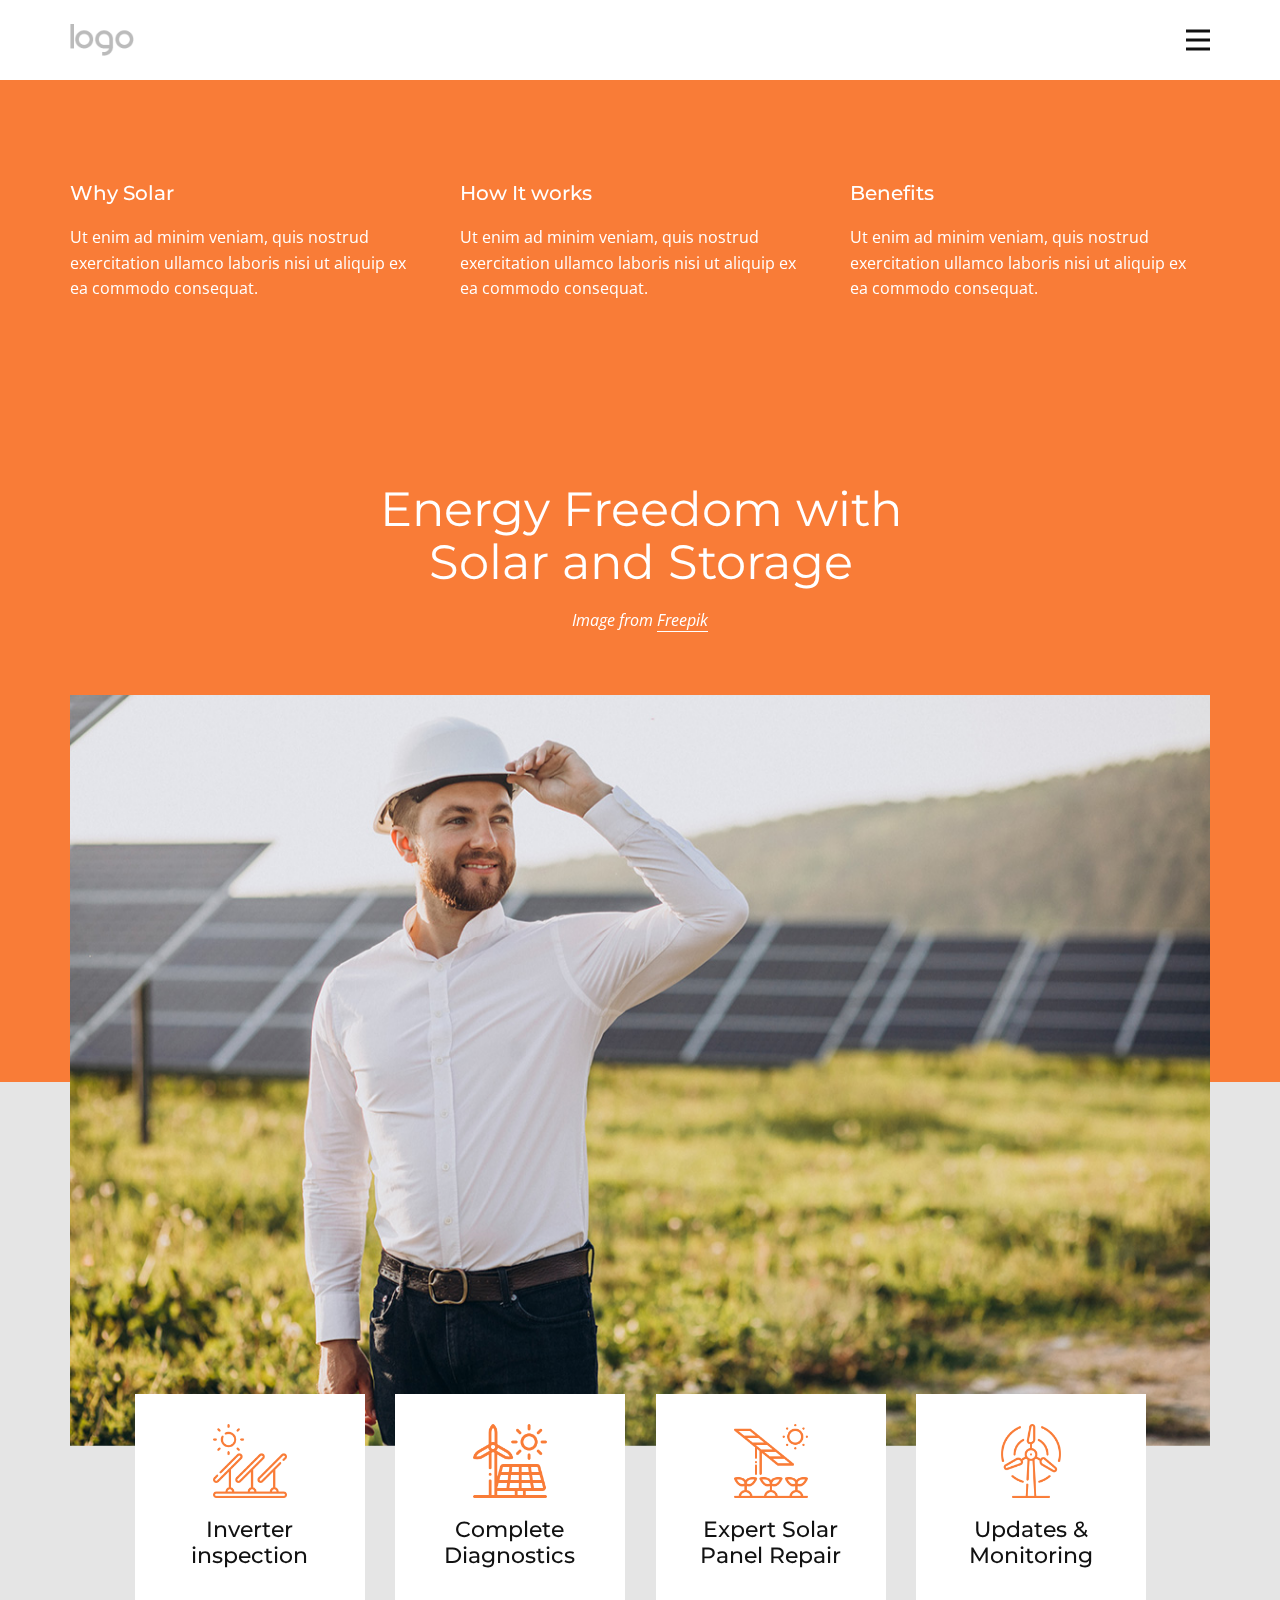
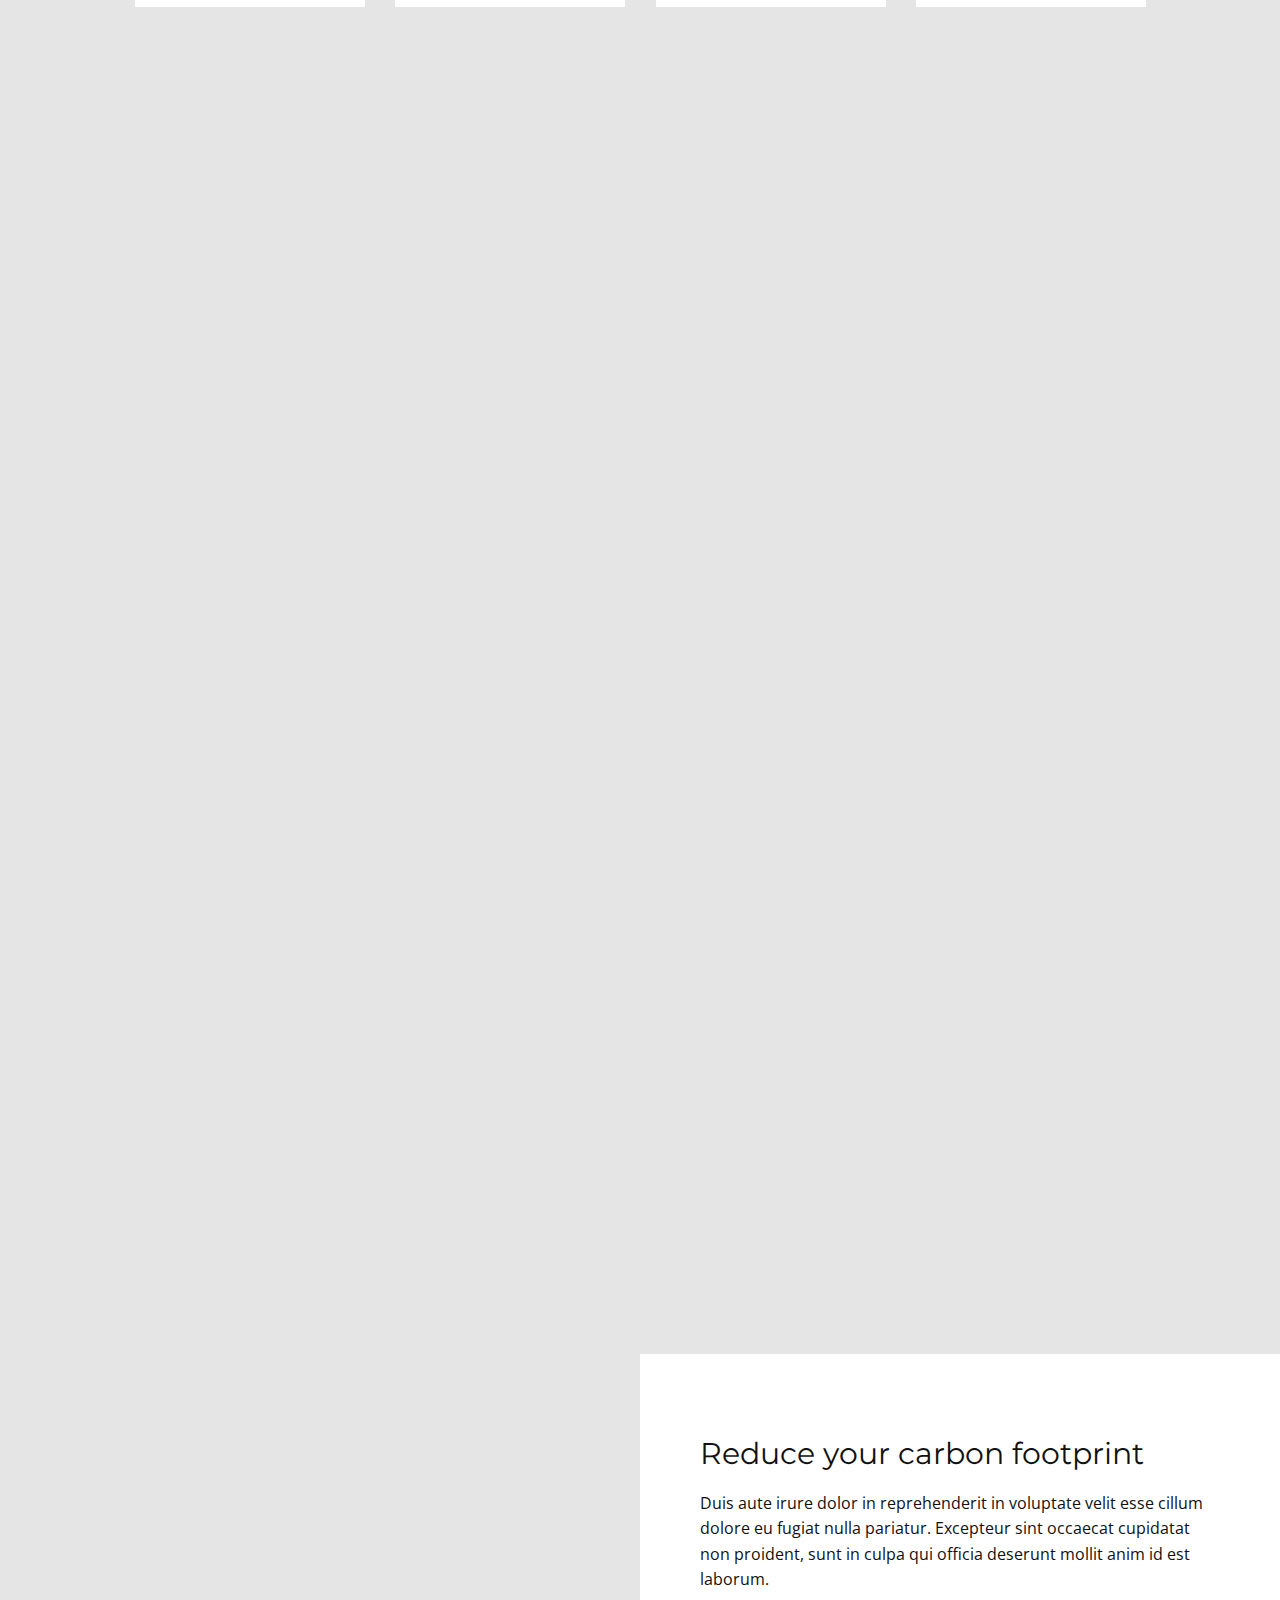
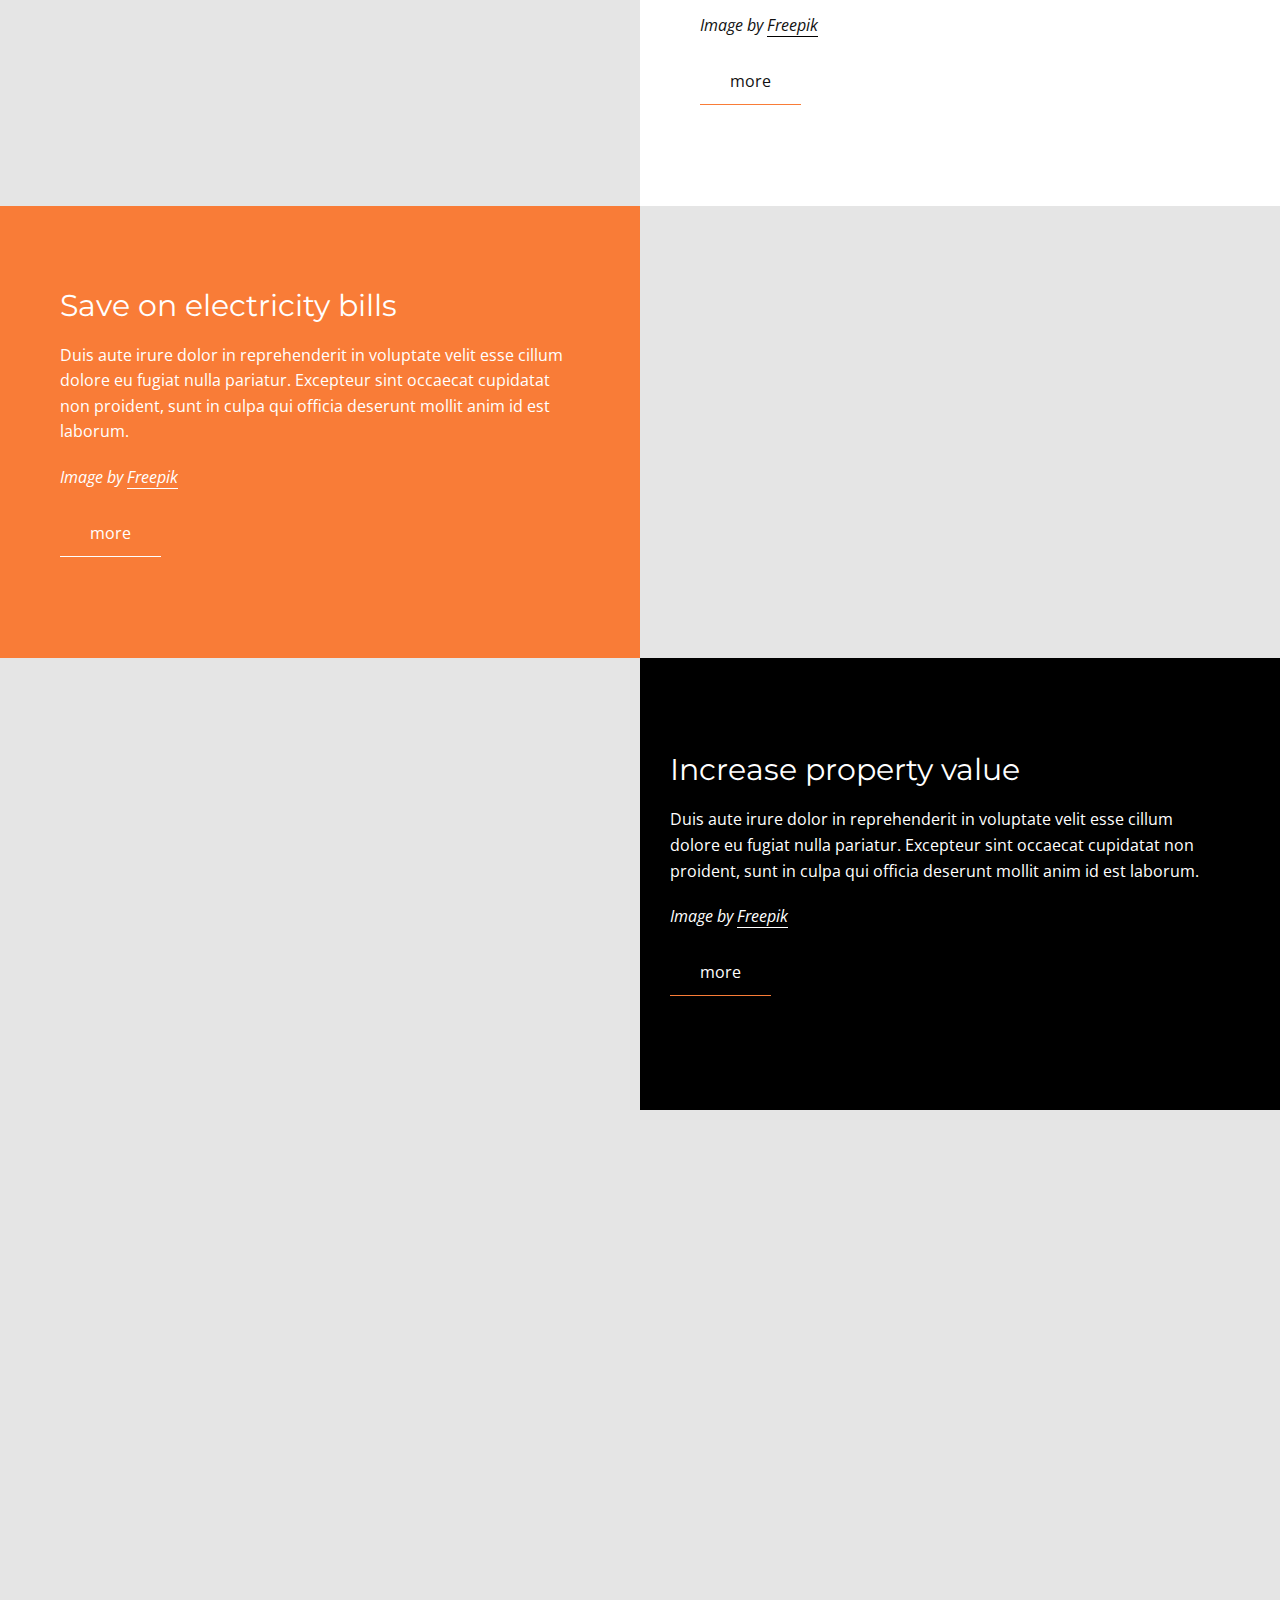
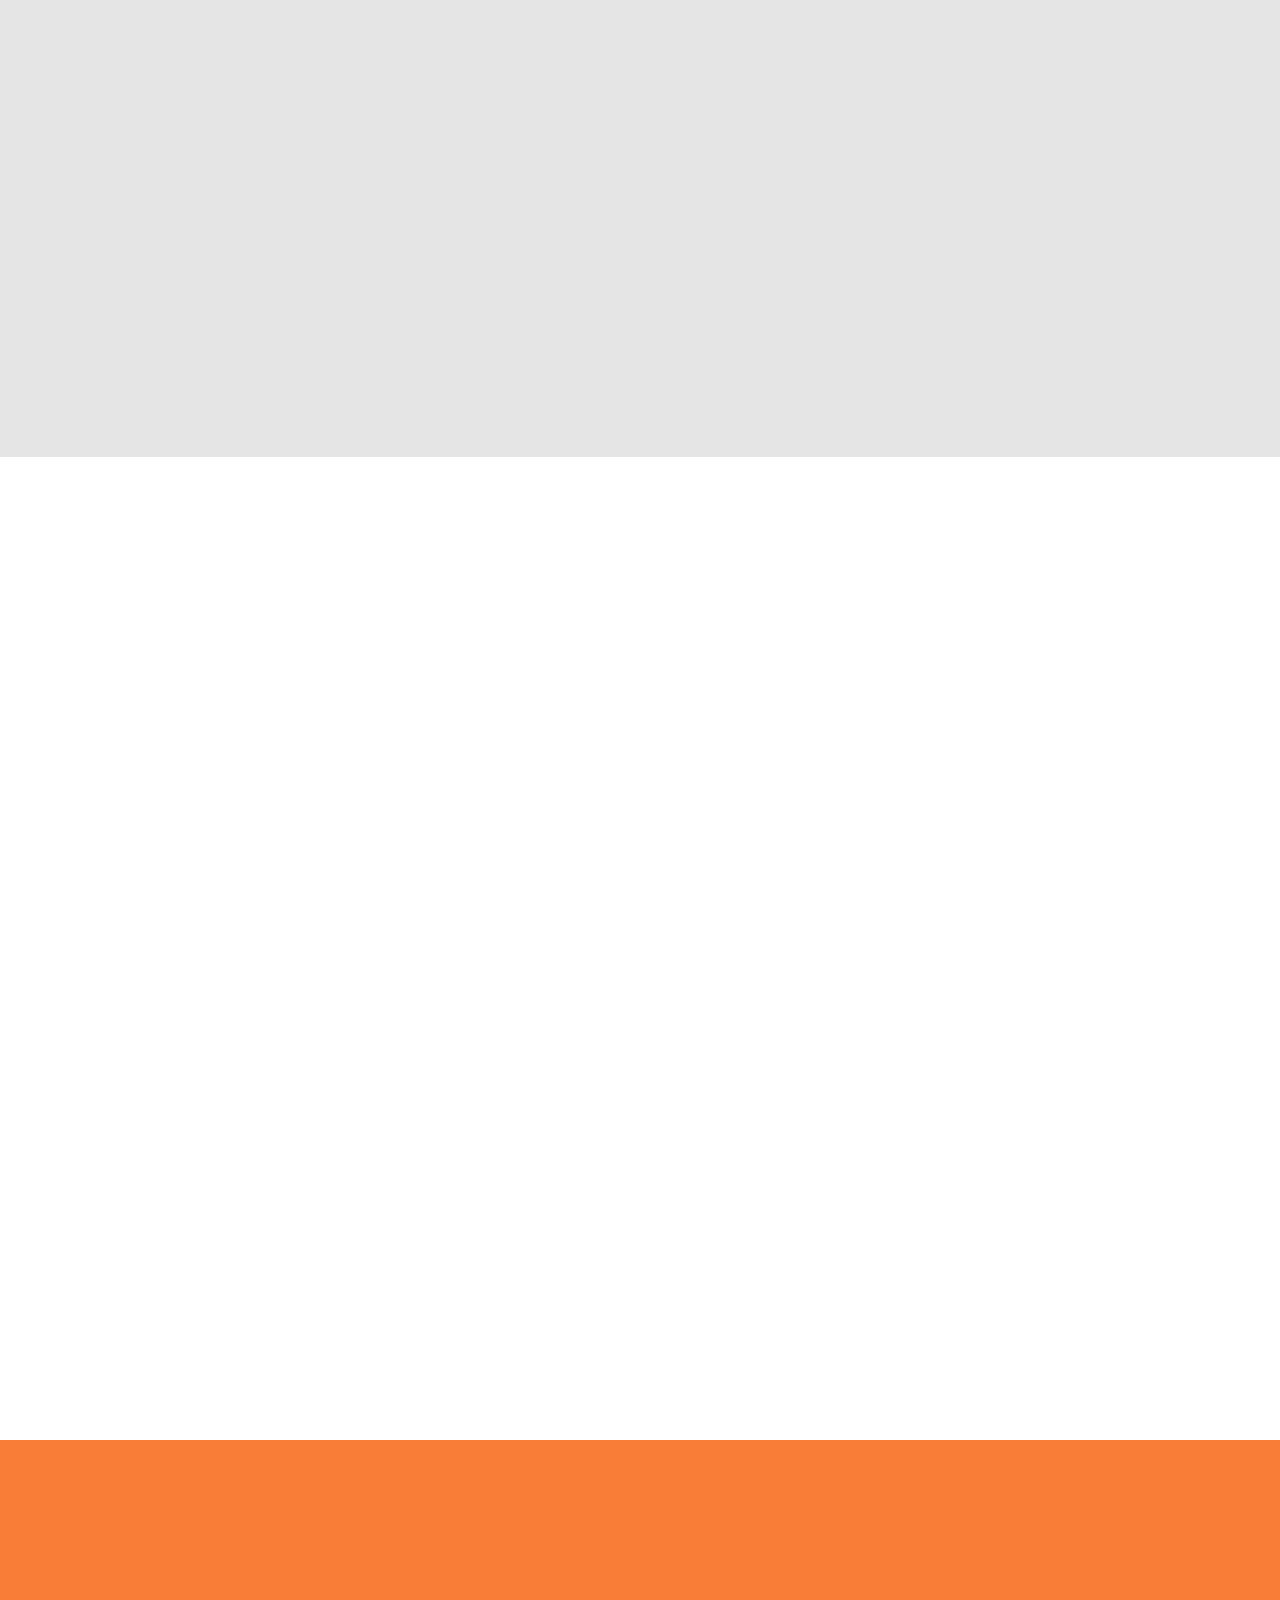
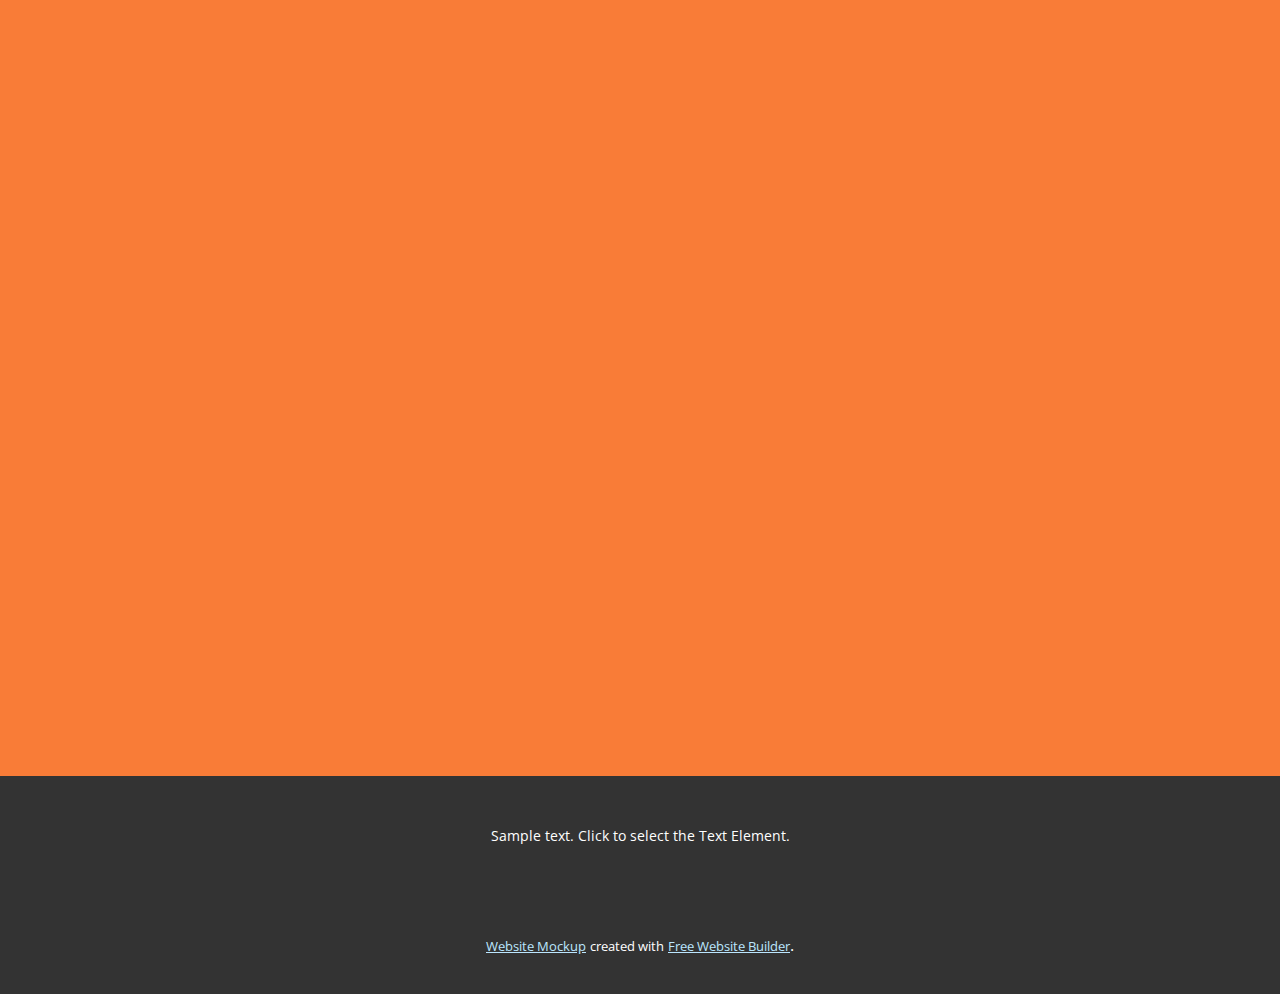
==== index.html @ 66655cc0 "." ====
<!DOCTYPE html>
<html style="font-size: 16px;" lang="pt">

<head>
  <meta name="viewport" content="width=device-width, initial-scale=1.0">
  <meta charset="utf-8">
  <meta name="keywords"
    content="​A Leader in Solar, ​Energy Freedom with Solar&nbsp;and Storage, ​Simplified project development for a complex world, ​Make solar project development easier from start to finish, Why we should be greening our homes with plants, ​Energy Freedom with Solar and Storage, ​Help change the world, Get In Touch">
  <meta name="description" content="">
  <title>Página Inicial</title>
  <link rel="stylesheet" href="nicepage.css" media="screen">
  <link rel="stylesheet" href="Página-Inicial.css" media="screen">
  <script class="u-script" type="text/javascript" src="jquery.js" defer=""></script>
  <script class="u-script" type="text/javascript" src="nicepage.js" defer=""></script>
  <meta name="generator" content="Nicepage 6.4.0, nicepage.com">
  <meta name="referrer" content="origin">
  <link id="u-theme-google-font" rel="stylesheet"
    href="https://fonts.googleapis.com/css?family=Montserrat:100,100i,200,200i,300,300i,400,400i,500,500i,600,600i,700,700i,800,800i,900,900i|Open+Sans:300,300i,400,400i,500,500i,600,600i,700,700i,800,800i">
  <script type="application/ld+json">{
		"@context": "http://schema.org",
		"@type": "Organization",
		"name": "",
		"logo": "images/default-logo.png"
}</script>
  <meta name="theme-color" content="#55c2fd">
  <meta property="og:title" content="Página Inicial">
  <meta property="og:type" content="website">
  <meta data-intl-tel-input-cdn-path="intlTelInput/">
</head>

<body data-home-page="Página-Inicial.html" data-home-page-title="Página Inicial" data-path-to-root="./"
  data-include-products="false" class="u-body u-xl-mode" data-lang="pt">
  <header class="u-clearfix u-header u-header" id="sec-031c">
    <div
      class="u-clearfix u-sheet u-valign-middle-lg u-valign-middle-md u-valign-middle-sm u-valign-middle-xl u-sheet-1">
      <a href="https://nicepage.com" class="u-image u-logo u-image-1">
        <img src="images/default-logo.png" class="u-logo-image u-logo-image-1">
      </a>
      <nav class="u-menu u-menu-hamburger u-offcanvas u-menu-1" data-responsive-from="XL">
        <div class="menu-collapse" style="font-size: 1rem; letter-spacing: 0px; font-weight: 700;">
          <a class="u-button-style u-custom-border u-custom-border-color u-custom-borders u-custom-left-right-menu-spacing u-custom-padding-bottom u-custom-text-active-color u-custom-text-color u-custom-top-bottom-menu-spacing u-nav-link u-text-active-palette-1-base u-text-hover-palette-2-base"
            href="#">
            <svg class="u-svg-link" viewBox="0 0 24 24">
              <use xmlns:xlink="http://www.w3.org/1999/xlink" xlink:href="#menu-hamburger"></use>
            </svg>
            <svg class="u-svg-content" version="1.1" id="menu-hamburger" viewBox="0 0 16 16" x="0px" y="0px"
              xmlns:xlink="http://www.w3.org/1999/xlink" xmlns="http://www.w3.org/2000/svg">
              <g>
                <rect y="1" width="16" height="2"></rect>
                <rect y="7" width="16" height="2"></rect>
                <rect y="13" width="16" height="2"></rect>
              </g>
            </svg>
          </a>
        </div>
        <div class="u-nav-container">
          <ul class="u-nav u-spacing-20 u-unstyled u-nav-1">
            <li class="u-nav-item"><a
                class="u-button-style u-nav-link u-text-active-palette-2-base u-text-grey-90 u-text-hover-palette-2-base"
                href="Página-Inicial.html" style="padding: 10px;">Página Inicial</a>
            </li>
            <li class="u-nav-item"><a
                class="u-button-style u-nav-link u-text-active-palette-2-base u-text-grey-90 u-text-hover-palette-2-base"
                href="Sobre.html" style="padding: 10px;">Sobre</a>
            </li>
            <li class="u-nav-item"><a
                class="u-button-style u-nav-link u-text-active-palette-2-base u-text-grey-90 u-text-hover-palette-2-base"
                href="Contato.html" style="padding: 10px;">Contato</a>
            </li>
          </ul>
        </div>
        <div class="u-nav-container-collapse">
          <div class="u-black u-container-style u-inner-container-layout u-opacity u-opacity-95 u-sidenav">
            <div class="u-inner-container-layout u-sidenav-overflow">
              <div class="u-menu-close"></div>
              <ul class="u-align-center u-nav u-popupmenu-items u-unstyled u-nav-2">
                <li class="u-nav-item"><a class="u-button-style u-nav-link" href="Página-Inicial.html">Empresa</a>
                </li>
                <li class="u-nav-item"><a class="u-button-style u-nav-link" href="Sobre.html">Produtos</a>
                </li>
                <li class="u-nav-item"><a class="u-button-style u-nav-link" href="Contato.html">Representantes</a>
                </li>
              </ul>
            </div>
          </div>
          <div class="u-black u-menu-overlay u-opacity u-opacity-70"></div>
        </div>
      </nav>
    </div>
  </header>
  
    <a href="https://www.youtube.com/watch?v=m35vcO99CiE"></a>
      
    
  <section class="u-align-center u-clearfix u-container-align-center u-palette-2-base u-section-2" id="carousel_3bb8">
    <div class="u-clearfix u-sheet u-valign-middle u-sheet-1">
      <div class="u-expanded-width u-list u-list-1">
        <div class="u-repeater u-repeater-1">
          <div class="u-container-align-left u-container-style u-list-item u-repeater-item u-shape-rectangle"
            data-animation-name="flipIn" data-animation-duration="1750" data-animation-direction="X"
            data-animation-delay="250">
            <div class="u-container-layout u-similar-container u-valign-top u-container-layout-1">
              <h4 class="u-align-left u-text u-text-1"> Why Solar</h4>
              <p class="u-align-left u-text u-text-2"> Ut enim ad minim veniam, quis nostrud exercitation ullamco
                laboris nisi ut aliquip ex ea commodo consequat. </p>
            </div>
          </div>
          <div class="u-container-align-left u-container-style u-list-item u-repeater-item u-shape-rectangle"
            data-animation-name="flipIn" data-animation-duration="1750" data-animation-direction="X"
            data-animation-delay="250">
            <div class="u-container-layout u-similar-container u-valign-top u-container-layout-2">
              <h4 class="u-align-left u-text u-text-3">How It works</h4>
              <p class="u-align-left u-text u-text-4"> Ut enim ad minim veniam, quis nostrud exercitation ullamco
                laboris nisi ut aliquip ex ea commodo consequat. </p>
            </div>
          </div>
          <div class="u-container-align-left u-container-style u-list-item u-repeater-item u-shape-rectangle"
            data-animation-name="flipIn" data-animation-duration="1750" data-animation-direction="X"
            data-animation-delay="250">
            <div class="u-container-layout u-similar-container u-valign-top u-container-layout-3">
              <h4 class="u-align-left u-text u-text-5">Benefits</h4>
              <p class="u-align-left u-text u-text-6"> Ut enim ad minim veniam, quis nostrud exercitation ullamco
                laboris nisi ut aliquip ex ea commodo consequat. </p>
            </div>
          </div>
        </div>
      </div>
    </div>
  </section>
  <section
    class="u-clearfix u-container-align-center-xl u-grey-10 u-valign-top-lg u-valign-top-md u-valign-top-xl u-section-3"
    id="sec-91e3">
    <div
      class="u-container-align-center u-container-style u-expanded-width-lg u-expanded-width-md u-expanded-width-xl u-expanded-width-xs u-group u-palette-2-base u-group-1">
      <div class="u-container-layout u-valign-top u-container-layout-1">
        <h2 class="u-align-center u-text u-text-body-alt-color u-text-1" data-animation-name="customAnimationIn"
          data-animation-duration="1500"> Energy Freedom with Solar&nbsp;and Storage</h2>
        <p class="u-align-center u-text u-text-body-alt-color u-text-default u-text-2"
          data-animation-name="customAnimationIn" data-animation-duration="1500" data-animation-delay="500">Image from
          <a href="https://www.freepik.com/photos/electrical-engineer"
            class="u-border-1 u-border-active-palette-2-light-2 u-border-hover-palette-2-light-2 u-border-no-left u-border-no-right u-border-no-top u-border-white u-btn u-button-link u-button-style u-none u-text-body-alt-color u-btn-1"
            target="_blank">Freepik</a>
        </p>
      </div>
    </div>
    <img class="u-image u-image-default u-image-1" src="images/nhh.jpg" alt="" data-image-width="1200"
      data-image-height="800" data-animation-name="customAnimationIn" data-animation-duration="1750"
      data-animation-delay="500">
    <div class="u-list u-list-1">
      <div class="u-repeater u-repeater-1">
        <div
          class="u-align-center u-container-align-center u-container-style u-list-item u-repeater-item u-shape-rectangle u-white u-list-item-1"
          data-animation-name="customAnimationIn" data-animation-duration="1500" data-animation-delay="500">
          <div class="u-container-layout u-similar-container u-valign-top u-container-layout-2"><span
              class="u-align-center u-file-icon u-icon u-text-palette-2-base u-icon-1"><img
                src="images/3649107-129b3462.png" alt=""></span>
            <h4 class="u-align-center u-text u-text-3"> Inverter inspection</h4>
          </div>
        </div>
        <div
          class="u-align-center u-container-align-center u-container-style u-list-item u-repeater-item u-shape-rectangle u-white u-list-item-2"
          data-animation-name="customAnimationIn" data-animation-duration="1500" data-animation-delay="500">
          <div class="u-container-layout u-similar-container u-valign-top u-container-layout-3"><span
              class="u-align-center u-file-icon u-icon u-text-palette-2-base u-icon-2"><img
                src="images/2628908-d20a2b79.png" alt=""></span>
            <h4 class="u-align-center u-text u-text-4"> Complete Diagnostics</h4>
          </div>
        </div>
        <div
          class="u-align-center u-container-align-center u-container-style u-list-item u-repeater-item u-shape-rectangle u-white u-list-item-3"
          data-animation-name="customAnimationIn" data-animation-duration="1500" data-animation-delay="500">
          <div class="u-container-layout u-similar-container u-valign-top u-container-layout-4"><span
              class="u-align-center u-file-icon u-icon u-text-palette-2-base u-icon-3"><img
                src="images/2674240-d705c18f.png" alt=""></span>
            <h4 class="u-align-center u-text u-text-5"> Expert Solar Panel Repair</h4>
          </div>
        </div>
        <div
          class="u-align-center u-container-align-center u-container-style u-list-item u-repeater-item u-shape-rectangle u-white u-list-item-4"
          data-animation-name="customAnimationIn" data-animation-duration="1500" data-animation-delay="500">
          <div class="u-container-layout u-similar-container u-valign-top u-container-layout-5"><span
              class="u-align-center u-file-icon u-icon u-text-palette-2-base u-icon-4"><img
                src="images/2997240-09eeb0a0.png" alt=""></span>
            <h4 class="u-align-center u-text u-text-6">Updates &amp; Monitoring</h4>
          </div>
        </div>
      </div>
    </div>
  </section>
  <section class="u-align-center u-clearfix u-container-align-center u-grey-10 u-section-4" id="carousel_9d3b">




























    <div class="u-clearfix u-sheet u-valign-middle-lg u-valign-middle-md u-valign-middle-xl u-sheet-1">
      <h2 class="u-align-center u-text u-text-1" data-animation-name="customAnimationIn" data-animation-duration="1500">
        Simplified project development for a complex world</h2>
      <div class="u-expanded-width u-list u-list-1">
        <div class="u-repeater u-repeater-1">
          <div
            class="u-align-center u-container-align-center u-container-style u-list-item u-repeater-item u-shape-rectangle u-video-cover u-white u-list-item-1"
            data-animation-name="customAnimationIn" data-animation-duration="1250" data-animation-delay="250">
            <div class="u-container-layout u-similar-container u-valign-top u-container-layout-1">
              <img class="u-expanded-width u-image u-image-default u-image-1" src="images/324.jpg" alt=""
                data-image-width="1380" data-image-height="919" data-animation-name="customAnimationIn"
                data-animation-duration="1500" data-animation-delay="750">
              <h5 class="u-align-center u-hover-feature u-text u-text-2"> Residential Solutions </h5>
              <p class="u-align-center u-hover-feature u-text u-text-3"> Save on your electricity bills, reduce your
                carbon footprint and increase the value of your home.</p>
              <a href="https://nicepage.best"
                class="u-align-center u-border-1 u-border-active-black u-border-hover-black u-border-no-left u-border-no-right u-border-no-top u-border-palette-2-base u-bottom-left-radius-0 u-bottom-right-radius-0 u-btn u-button-style u-hover-feature u-none u-radius-0 u-text-active-black u-text-body-color u-text-hover-black u-top-left-radius-0 u-top-right-radius-0 u-btn-1">more</a>
            </div>
          </div>
          <div
            class="u-align-center u-container-align-center u-container-style u-list-item u-repeater-item u-shape-rectangle u-white u-list-item-2"
            data-animation-name="customAnimationIn" data-animation-duration="1250" data-animation-delay="250">
            <div class="u-container-layout u-similar-container u-valign-top u-container-layout-2">
              <img class="u-expanded-width u-image u-image-default u-image-2" src="images/3.jpg" alt=""
                data-image-width="1380" data-image-height="919" data-animation-name="customAnimationIn"
                data-animation-duration="1500" data-animation-delay="750">
              <h5 class="u-align-center u-hover-feature u-text u-text-4"> Utility-Scale Solutions</h5>
              <p class="u-align-center u-hover-feature u-text u-text-5">Excepteur sint occaecat cupidatat non proident,
                sunt in culpa qui officia deserunt</p>
              <a href="https://nicepage.online"
                class="u-align-center u-border-1 u-border-active-black u-border-hover-black u-border-no-left u-border-no-right u-border-no-top u-border-palette-2-base u-bottom-left-radius-0 u-bottom-right-radius-0 u-btn u-button-style u-hover-feature u-none u-radius-0 u-text-active-black u-text-body-color u-text-hover-black u-top-left-radius-0 u-top-right-radius-0 u-btn-2">more</a>
            </div>
          </div>
          <div
            class="u-align-center u-container-align-center u-container-style u-list-item u-repeater-item u-shape-rectangle u-video-cover u-white u-list-item-3"
            data-animation-name="customAnimationIn" data-animation-duration="1250" data-animation-delay="250">
            <div class="u-container-layout u-similar-container u-valign-top u-container-layout-3">
              <img class="u-expanded-width u-image u-image-default u-image-3" src="images/5453.jpg" alt=""
                data-image-width="1380" data-image-height="833" data-animation-name="customAnimationIn"
                data-animation-duration="1500" data-animation-delay="750">
              <h5 class="u-align-center u-hover-feature u-text u-text-6"> Commercial Solutions</h5>
              <p class="u-align-center u-hover-feature u-text u-text-7">Excepteur sint occaecat cupidatat non proident,
                sunt in culpa qui officia deserunt</p>
              <a href="https://nicepage.com/c/medicine-science-html-templates"
                class="u-align-center u-border-1 u-border-active-black u-border-hover-black u-border-no-left u-border-no-right u-border-no-top u-border-palette-2-base u-bottom-left-radius-0 u-bottom-right-radius-0 u-btn u-button-style u-hover-feature u-none u-radius-0 u-text-active-black u-text-body-color u-text-hover-black u-top-left-radius-0 u-top-right-radius-0 u-btn-3">more</a>
            </div>
          </div>
        </div>
      </div>
      <p class="u-align-center u-text u-text-8" data-animation-name="customAnimationIn" data-animation-duration="1750"
        data-animation-delay="500">Images from <a href="https://www.freepik.com/"
          class="u-border-1 u-border-active-palette-2-base u-border-black u-border-hover-palette-2-base u-border-no-left u-border-no-right u-border-no-top u-bottom-left-radius-0 u-bottom-right-radius-0 u-btn u-button-link u-button-style u-none u-radius-0 u-text-body-color u-top-left-radius-0 u-top-right-radius-0 u-btn-4"
          target="_blank">Freepik</a>
      </p>
    </div>

  </section>
  <section class="u-align-center u-clearfix u-grey-10 u-valign-bottom u-section-5" id="carousel_2dec">
    <h2 class="u-align-center u-text u-text-1" data-animation-name="customAnimationIn" data-animation-duration="1500">
      Make solar project development easier from start to finish</h2>
    <p class="u-align-center u-text u-text-default u-text-2" data-animation-name="customAnimationIn"
      data-animation-duration="1500" data-animation-delay="500">Our Company&nbsp;offer unprecendented value,
      reliability, and support to project partners. </p>
    <div class="u-clearfix u-expanded-width u-layout-wrap u-layout-wrap-1">
      <div class="u-layout">
        <div class="u-layout-col">
          <div class="u-size-20">
            <div class="u-layout-row">
              <div class="u-container-align-center u-container-style u-image u-layout-cell u-size-30 u-image-1"
                data-image-width="1380" data-image-height="920" data-animation-name="customAnimationIn"
                data-animation-duration="1500" data-animation-delay="250">
                <div class="u-container-layout u-container-layout-1"></div>
              </div>
              <div class="u-container-align-left u-container-style u-layout-cell u-size-30 u-white u-layout-cell-2">
                <div class="u-container-layout u-valign-middle u-container-layout-2">
                  <h3 class="u-align-left u-text u-text-3"> Reduce your carbon footprint</h3>
                  <p class="u-align-left u-text u-text-4"> Duis aute irure dolor in reprehenderit in voluptate velit
                    esse cillum dolore eu fugiat nulla pariatur. Excepteur sint occaecat cupidatat non proident, sunt in
                    culpa qui officia deserunt mollit anim id est laborum.</p>
                  <p class="u-align-left u-text u-text-5">Image by <a href="https://www.freepik.com/"
                      class="u-border-1 u-border-active-grey-60 u-border-black u-border-hover-grey-60 u-border-no-left u-border-no-right u-border-no-top u-btn u-button-link u-button-style u-none u-text-body-color u-btn-1"
                      target="_blank">Freepik</a>
                  </p>
                  <a href="https://nicepage.best"
                    class="u-align-center u-border-1 u-border-active-black u-border-hover-black u-border-no-left u-border-no-right u-border-no-top u-border-palette-2-base u-bottom-left-radius-0 u-bottom-right-radius-0 u-btn u-button-style u-hover-feature u-none u-radius-0 u-text-active-black u-text-body-color u-text-hover-black u-top-left-radius-0 u-top-right-radius-0 u-btn-2">more</a>
                </div>
              </div>
            </div>
          </div>
          <div class="u-size-20">
            <div class="u-layout-row">
              <div
                class="u-container-align-left u-container-style u-layout-cell u-palette-2-base u-size-30 u-layout-cell-3">
                <div class="u-container-layout u-valign-middle u-container-layout-3">
                  <h3 class="u-align-left u-text u-text-6"> Save on electricity bills</h3>
                  <p class="u-align-left u-text u-text-7"> Duis aute irure dolor in reprehenderit in voluptate velit
                    esse cillum dolore eu fugiat nulla pariatur. Excepteur sint occaecat cupidatat non proident, sunt in
                    culpa qui officia deserunt mollit anim id est laborum.</p>
                  <p class="u-align-left u-text u-text-8">Image by <a href="https://www.freepik.com/"
                      class="u-border-1 u-border-active-palette-2-light-2 u-border-hover-palette-2-light-2 u-border-no-left u-border-no-right u-border-no-top u-border-white u-btn u-button-link u-button-style u-none u-text-body-alt-color u-btn-3"
                      target="_blank">Freepik</a>
                  </p>
                  <a href="https://nicepage.best"
                    class="u-align-center u-border-1 u-border-active-palette-2-light-2 u-border-hover-palette-2-light-2 u-border-no-left u-border-no-right u-border-no-top u-border-white u-bottom-left-radius-0 u-bottom-right-radius-0 u-btn u-button-style u-hover-feature u-none u-radius-0 u-text-active-palette-2-light-2 u-text-body-alt-color u-text-hover-palette-2-light-2 u-top-left-radius-0 u-top-right-radius-0 u-btn-4">more</a>
                </div>
              </div>
              <div class="u-container-align-center u-container-style u-image u-layout-cell u-size-30 u-image-2"
                data-image-width="1380" data-image-height="920" data-animation-name="customAnimationIn"
                data-animation-duration="1500" data-animation-delay="500">
                <div class="u-container-layout u-container-layout-4"></div>
              </div>
            </div>
          </div>
          <div class="u-size-20">
            <div class="u-layout-row">
              <div class="u-container-align-center u-container-style u-image u-layout-cell u-size-30 u-image-3"
                data-image-width="1380" data-image-height="920" data-animation-name="customAnimationIn"
                data-animation-duration="1500" data-animation-delay="750">
                <div class="u-container-layout u-container-layout-5"></div>
              </div>
              <div class="u-black u-container-align-left u-container-style u-layout-cell u-size-30 u-layout-cell-6">
                <div class="u-container-layout u-valign-middle u-container-layout-6">
                  <h3 class="u-align-left u-text u-text-9"> Increase property value</h3>
                  <p class="u-align-left u-text u-text-10"> Duis aute irure dolor in reprehenderit in voluptate velit
                    esse cillum dolore eu fugiat nulla pariatur. Excepteur sint occaecat cupidatat non proident, sunt in
                    culpa qui officia deserunt mollit anim id est laborum.</p>
                  <p class="u-align-left u-text u-text-11">Image by <a href="https://www.freepik.com/"
                      class="u-border-1 u-border-active-palette-2-light-2 u-border-hover-palette-2-light-2 u-border-no-left u-border-no-right u-border-no-top u-border-white u-btn u-button-link u-button-style u-none u-text-body-alt-color u-btn-5"
                      target="_blank" data-animation-name="" data-animation-duration="0" data-animation-delay="0"
                      data-animation-direction="">Freepik</a>
                  </p>
                  <a href="https://nicepage.best"
                    class="u-align-center u-border-1 u-border-active-white u-border-hover-white u-border-no-left u-border-no-right u-border-no-top u-border-palette-2-base u-bottom-left-radius-0 u-bottom-right-radius-0 u-btn u-button-style u-hover-feature u-none u-radius-0 u-text-active-palette-2-base u-text-body-alt-color u-text-hover-palette-2-base u-top-left-radius-0 u-top-right-radius-0 u-btn-6">more</a>
                </div>
              </div>
            </div>
          </div>
        </div>
      </div>
    </div>



  </section>
  <section class="u-align-center u-clearfix u-container-align-center u-grey-10 u-section-6" id="carousel_0ee1">
    <div
      class="u-clearfix u-sheet u-valign-middle-lg u-valign-middle-md u-valign-middle-xl u-valign-middle-xs u-sheet-1">
      <h2 class="u-align-center u-text u-text-1" data-animation-name="customAnimationIn" data-animation-duration="1500">
        Why we should be greening our homes with plants</h2>
      <p class="u-align-center u-text u-text-2" data-animation-name="customAnimationIn" data-animation-duration="1500"
        data-animation-delay="500"> Solar panel module series provides unparalleled value, aesthetics, and reliability
        for homeowners while offering layout flexibility, several mounting options, and widespread component
        compatibility for installers.</p>
      <div class="u-expanded-width u-list u-list-1">
        <div class="u-repeater u-repeater-1">
          <div class="u-container-align-center-sm u-container-style u-list-item u-repeater-item">
            <div class="u-container-layout u-similar-container u-valign-top-sm u-valign-top-xs u-container-layout-1">
              <img src="images/01.jpg" alt="" class="u-expanded-width u-image u-image-default u-image-1"
                data-image-width="800" data-image-height="800" data-animation-name="customAnimationIn"
                data-animation-duration="1500">
              <div class="u-align-center u-container-align-center u-container-style u-group u-white u-group-1"
                data-animation-name="customAnimationIn" data-animation-duration="1500" data-animation-delay="500">
                <div class="u-container-layout u-valign-middle u-container-layout-2">
                  <h6 class="u-align-center u-text u-text-default u-text-3">Solar Panel 1</h6>
                  <a href="https://nicepage.com/html5-template"
                    class="u-active-palette-3-dark-3 u-align-center u-btn u-btn-round u-button-style u-hover-palette-3-dark-3 u-palette-2-base u-radius-11 u-btn-1"
                    data-animation-name="" data-animation-duration="0" data-animation-delay="0"
                    data-animation-direction="">view Details</a>
                </div>
              </div>
            </div>
          </div>
          <div
            class="u-container-align-center-sm u-container-align-center-xs u-container-style u-list-item u-repeater-item">
            <div class="u-container-layout u-similar-container u-valign-top-sm u-valign-top-xs u-container-layout-3">
              <img src="images/solar_panel_3.jpg" alt="" class="u-expanded-width u-image u-image-default u-image-2"
                data-image-width="800" data-image-height="800" data-animation-direction="Up"
                data-animation-name="customAnimationIn" data-animation-duration="1500">
              <div
                class="u-align-center u-container-align-center u-container-style u-group u-video-cover u-white u-group-2"
                data-animation-name="customAnimationIn" data-animation-duration="1500" data-animation-delay="500">
                <div class="u-container-layout u-valign-middle u-container-layout-4">
                  <h6 class="u-align-center u-text u-text-default u-text-4">Solar Panel 2</h6>
                  <a href="https://nicepage.com/c/pricing-website-templates"
                    class="u-active-palette-3-dark-3 u-align-center u-btn u-btn-round u-button-style u-hover-palette-3-dark-3 u-palette-2-base u-radius-11 u-btn-2"
                    data-animation-name="" data-animation-duration="0" data-animation-delay="0"
                    data-animation-direction="">view Details</a>
                </div>
              </div>
            </div>
          </div>
          <div
            class="u-container-align-center-sm u-container-align-center-xs u-container-style u-list-item u-repeater-item">
            <div class="u-container-layout u-similar-container u-valign-top-sm u-valign-top-xs u-container-layout-5">
              <img src="images/solar_panel_32.jpg" alt="" class="u-expanded-width u-image u-image-default u-image-3"
                data-image-width="800" data-image-height="800" data-animation-direction="Up"
                data-animation-name="customAnimationIn" data-animation-duration="1500">
              <div
                class="u-align-center u-container-align-center u-container-style u-group u-video-cover u-white u-group-3"
                data-animation-name="customAnimationIn" data-animation-duration="1500" data-animation-delay="500">
                <div class="u-container-layout u-valign-middle u-container-layout-6">
                  <h6 class="u-align-center u-text u-text-default u-text-5">Solar Panel 3</h6>
                  <a href="https://nicepage.com/c/about-us-html-templates"
                    class="u-active-palette-3-dark-3 u-align-center u-btn u-btn-round u-button-style u-hover-palette-3-dark-3 u-palette-2-base u-radius-11 u-btn-3"
                    data-animation-name="" data-animation-duration="0" data-animation-delay="0"
                    data-animation-direction="">view Details</a>
                </div>
              </div>
            </div>
          </div>
        </div>
      </div>
      <a href="https://www.scmp.com/lifestyle/interiors-living/article/2126797/why-we-should-be-greening-our-homes-plants-top-trend-2018"
        class="u-active-grey-90 u-align-center u-border-2 u-border-active-grey-90 u-border-grey-75 u-border-hover-grey-90 u-btn u-btn-round u-button-style u-hover-grey-90 u-none u-radius-11 u-btn-4"
        target="_blank" data-animation-name="customAnimationIn" data-animation-duration="1500"
        data-animation-delay="750" data-animation-direction="">learn more</a>
    </div>
  </section>
  <section class="u-clearfix u-white u-section-7" id="carousel_5141">
    <div class="u-clearfix u-sheet u-sheet-1">
      <div class="u-clearfix u-expanded-width u-layout-wrap u-layout-wrap-1">
        <div class="u-gutter-0 u-layout">
          <div class="u-layout-row">
            <div
              class="u-container-style u-layout-cell u-size-20-lg u-size-20-xl u-size-30-md u-size-30-sm u-size-30-xs u-layout-cell-1"
              data-animation-name="customAnimationIn" data-animation-duration="1500" data-animation-delay="750">
              <div
                class="u-border-13 u-border-no-bottom u-border-no-left u-border-no-top u-border-palette-2-base u-container-layout u-container-layout-1">
                <h2 class="u-text u-text-default u-text-1"> Energy Freedom with Solar and Storage</h2>
              </div>
            </div>
            <div
              class="u-align-left u-container-style u-layout-cell u-size-20-lg u-size-20-xl u-size-30-md u-size-30-sm u-size-30-xs u-layout-cell-2"
              data-animation-name="customAnimationIn" data-animation-duration="1500" data-animation-delay="250">
              <div class="u-container-layout u-valign-top u-container-layout-2">
                <p class="u-text u-text-default u-text-2"> Vulputate dignissim suspendisse in est ante in nibh mauris.
                  Neque aliquam vestibulum morbi blandit cursus risus. Nisi est sit amet facilisis. Volutpat commodo sed
                  egestas egestas. Id leo in vitae turpis massa sed elementum tempus. Non curabitur gravida arcu ac
                  tortor dignissim convallis aenean.</p>
                <p class="u-text u-text-default u-text-3">Image by <a href="https://www.freepik.com/photos/eco"
                    class="u-border-1 u-border-active-palette-2-base u-border-black u-border-hover-palette-2-base u-border-no-left u-border-no-right u-border-no-top u-bottom-left-radius-0 u-bottom-right-radius-0 u-btn u-button-link u-button-style u-none u-radius-0 u-text-body-color u-top-left-radius-0 u-top-right-radius-0 u-btn-1"
                    target="_blank">Freepik</a>
                </p>
                <a href="https://nicepage.best"
                  class="u-active-palette-3-dark-3 u-border-none u-btn u-btn-round u-button-style u-hover-palette-3-dark-3 u-palette-2-base u-radius-11 u-btn-2"
                  target="_blank">learn more</a>
              </div>
            </div>
            <div
              class="u-container-style u-image u-layout-cell u-size-20-lg u-size-20-xl u-size-60-md u-size-60-sm u-size-60-xs u-image-1"
              data-image-width="900" data-image-height="792" data-animation-name="customAnimationIn"
              data-animation-duration="1500" data-animation-delay="250">
              <div class="u-container-layout u-container-layout-3"></div>
            </div>
          </div>
        </div>
      </div>
    </div>
  </section>
  <section class="u-align-center u-clearfix u-palette-2-base u-section-8" id="carousel_ecdb">
    <div class="u-expanded-width u-shape u-shape-rectangle u-white u-shape-1"></div>
    <div class="u-align-center u-container-align-center u-container-style u-group u-shape-rectangle u-white u-group-1"
      data-animation-name="customAnimationIn" data-animation-duration="1500" data-animation-direction="X"
      data-animation-delay="500">
      <div class="u-container-layout u-valign-middle u-container-layout-1">
        <h2 class="u-align-center u-text u-text-default u-text-1"> Help change the world</h2>
        <p class="u-align-center u-text u-text-2"> Help save the environment and make the switch to solar. Find out
          which Trina Solar products are perfect for your home, business or project.</p>
        <a href="https://nicepage.review"
          class="u-active-palette-3-dark-3 u-align-center u-btn u-btn-round u-button-style u-hover-palette-3-dark-3 u-palette-2-base u-radius-11 u-btn-1"
          data-animation-name="customAnimationIn" data-animation-duration="1500" data-animation-delay="750"
          data-animation-direction=""> Find out more</a>
      </div>
    </div>
  </section>
  <section class="u-align-center u-clearfix u-container-align-center u-palette-2-base u-section-9" id="carousel_f88c">
    <div class="u-clearfix u-sheet u-sheet-1">
      <div class="u-clearfix u-expanded-width u-layout-wrap u-layout-wrap-1">
        <div class="u-layout">
          <div class="u-layout-row">
            <div class="u-align-left u-container-style u-layout-cell u-size-30 u-layout-cell-1"
              data-animation-name="customAnimationIn" data-animation-duration="1500">
              <div class="u-container-layout u-valign-bottom u-container-layout-1">
                <h2 class="u-text u-text-default u-text-1">Get In Touch</h2>
                <div class="u-form u-form-1">
                  <form action="https://forms.nicepagesrv.com/v2/form/process"
                    class="u-clearfix u-form-spacing-18 u-form-vertical u-inner-form" source="email" name="form"
                    style="padding: 0px;">
                    <div class="u-form-group u-form-name u-label-none">
                      <label for="name-2ee9" class="u-label">Name</label>
                      <input type="text" placeholder="Enter your Name" id="name-2ee9" name="name"
                        class="u-border-none u-grey-5 u-input u-input-rectangle" required="" wfd-id="id414">
                    </div>
                    <div class="u-form-email u-form-group u-label-none">
                      <label for="email-2ee9" class="u-label">Email</label>
                      <input type="email" placeholder="Enter a valid email address" id="email-2ee9" name="email"
                        class="u-border-none u-grey-5 u-input u-input-rectangle" required="" wfd-id="id415">
                    </div>
                    <div class="u-form-group u-form-message u-label-none">
                      <label for="message-2ee9" class="u-label">Message</label>
                      <textarea placeholder="Enter your message" rows="4" cols="50" id="message-2ee9" name="message"
                        class="u-border-none u-grey-5 u-input u-input-rectangle" required=""></textarea>
                    </div>
                    <div class="u-align-left u-form-group u-form-submit u-label-none">
                      <a href="#"
                        class="u-active-white u-border-2 u-border-active-white u-border-hover-white u-border-white u-btn u-btn-round u-btn-submit u-button-style u-hover-white u-palette-2-base u-radius-10 u-text-active-palette-2-base u-text-hover-palette-2-base u-btn-1">Submit</a>
                      <input type="submit" value="submit" class="u-form-control-hidden" wfd-id="id416">
                    </div>
                    <div class="u-form-send-message u-form-send-success"> Thank you! Your message has been sent. </div>
                    <div class="u-form-send-error u-form-send-message"> Unable to send your message. Please fix errors
                      then try again. </div>
                    <input type="hidden" value="" name="recaptchaResponse" wfd-id="id417">
                    <input type="hidden" name="formServices" value="1ea20f40-653b-b5e8-01b1-17a8b6292b65">
                  </form>
                </div>
              </div>
            </div>
            <div class="u-container-style u-grey-5 u-layout-cell u-size-30 u-layout-cell-2"
              data-animation-name="customAnimationIn" data-animation-duration="1500" data-animation-delay="500">
              <div class="u-container-layout u-container-layout-2">
                <div class="u-accordion u-expanded-width u-faq u-spacing-20 u-accordion-1">
                  <div class="u-accordion-item">
                    <a class="active u-accordion-link u-active-white u-button-style u-text-active-palette-2-base u-text-body-color u-white u-accordion-link-1"
                      id="link-" aria-controls="" aria-selected="true">
                      <span class="u-accordion-link-text"> Phasellus sed efficitur dolor?</span><span
                        class="u-accordion-link-icon u-file-icon u-icon u-icon-1"><img src="images/254434.png"
                          alt=""></span>
                    </a>
                    <div class="u-accordion-active u-accordion-pane u-container-style u-accordion-pane-1"
                      aria-labelledby="link-">
                      <div class="u-container-layout u-container-layout-3">
                        <div class="fr-view u-clearfix u-rich-text u-text">
                          <p>Answer. Lorem ipsum dolor sit amet, consectetur adipiscing elit. Curabitur id suscipit ex.
                            Suspendisse rhoncus laoreet purus quis elementum. Phasellus sed efficitur dolor, et
                            ultricies sapien. Quisque fringilla sit amet dolor commodo efficitur. Aliquam et sem odio.
                            In ullamcorper nisi nunc, et molestie ipsum iaculis sit amet.</p>
                        </div>
                      </div>
                    </div>
                  </div>
                  <div class="u-accordion-item">
                    <a class="u-accordion-link u-active-white u-button-style u-text-active-palette-2-base u-text-body-color u-white u-accordion-link-2"
                      id="link-" aria-controls="" aria-selected="false">
                      <span class="u-accordion-link-text"> Quisque fringilla sit amet dolor?</span><span
                        class="u-accordion-link-icon u-file-icon u-icon u-icon-2"><img src="images/254434.png"
                          alt=""></span>
                    </a>
                    <div class="u-accordion-pane u-container-style u-accordion-pane-2" aria-labelledby="link-">
                      <div class="u-container-layout u-container-layout-4">
                        <div class="fr-view u-clearfix u-rich-text u-text">
                          <p>Answer. Lorem ipsum dolor sit amet, consectetur adipiscing elit. Curabitur id suscipit ex.
                            Suspendisse rhoncus laoreet purus quis elementum. Phasellus sed efficitur dolor, et
                            ultricies sapien. Quisque fringilla sit amet dolor commodo efficitur. Aliquam et sem odio.
                            In ullamcorper nisi nunc, et molestie ipsum iaculis sit amet.</p>
                        </div>
                      </div>
                    </div>
                  </div>
                  <div class="u-accordion-item">
                    <a class="u-accordion-link u-active-white u-button-style u-text-active-palette-2-base u-text-body-color u-white u-accordion-link-3"
                      id="link-" aria-controls="" aria-selected="false">
                      <span class="u-accordion-link-text"> Aliquam et sem odio?</span><span
                        class="u-accordion-link-icon u-file-icon u-icon u-icon-3"><img src="images/254434.png"
                          alt=""></span>
                    </a>
                    <div class="u-accordion-pane u-container-style u-accordion-pane-3" aria-labelledby="link-">
                      <div class="u-container-layout u-container-layout-5">
                        <div class="u-clearfix u-rich-text u-text">
                          <p>Answer. Lorem ipsum dolor sit amet, consectetur adipiscing elit. Curabitur id suscipit ex.
                            Suspendisse rhoncus laoreet purus quis elementum. Phasellus sed efficitur dolor, et
                            ultricies sapien. Quisque fringilla sit amet dolor commodo efficitur. Aliquam et sem odio.
                            In ullamcorper nisi nunc, et molestie ipsum iaculis sit amet.</p>
                        </div>
                      </div>
                    </div>
                  </div>
                </div>
              </div>
            </div>
          </div>
        </div>
      </div>
    </div>
  </section>



  <footer class="u-align-center u-clearfix u-footer u-grey-80 u-footer" id="sec-225e">
    <div class="u-clearfix u-sheet u-sheet-1">
      <p class="u-small-text u-text u-text-variant u-text-1">Sample text. Click to select the Text Element.</p>
    </div>
  </footer>
  <section class="u-backlink u-clearfix u-grey-80">
    <a class="u-link" href="https://nicepage.com/website-mockup" target="_blank">
      <span>Website Mockup</span>
    </a>
    <p class="u-text">
      <span>created with</span>
    </p>
    <a class="u-link" href="https://nicepage.review" target="_blank">
      <span>Free Website Builder</span>
    </a>.
  </section>

</body>

</html>
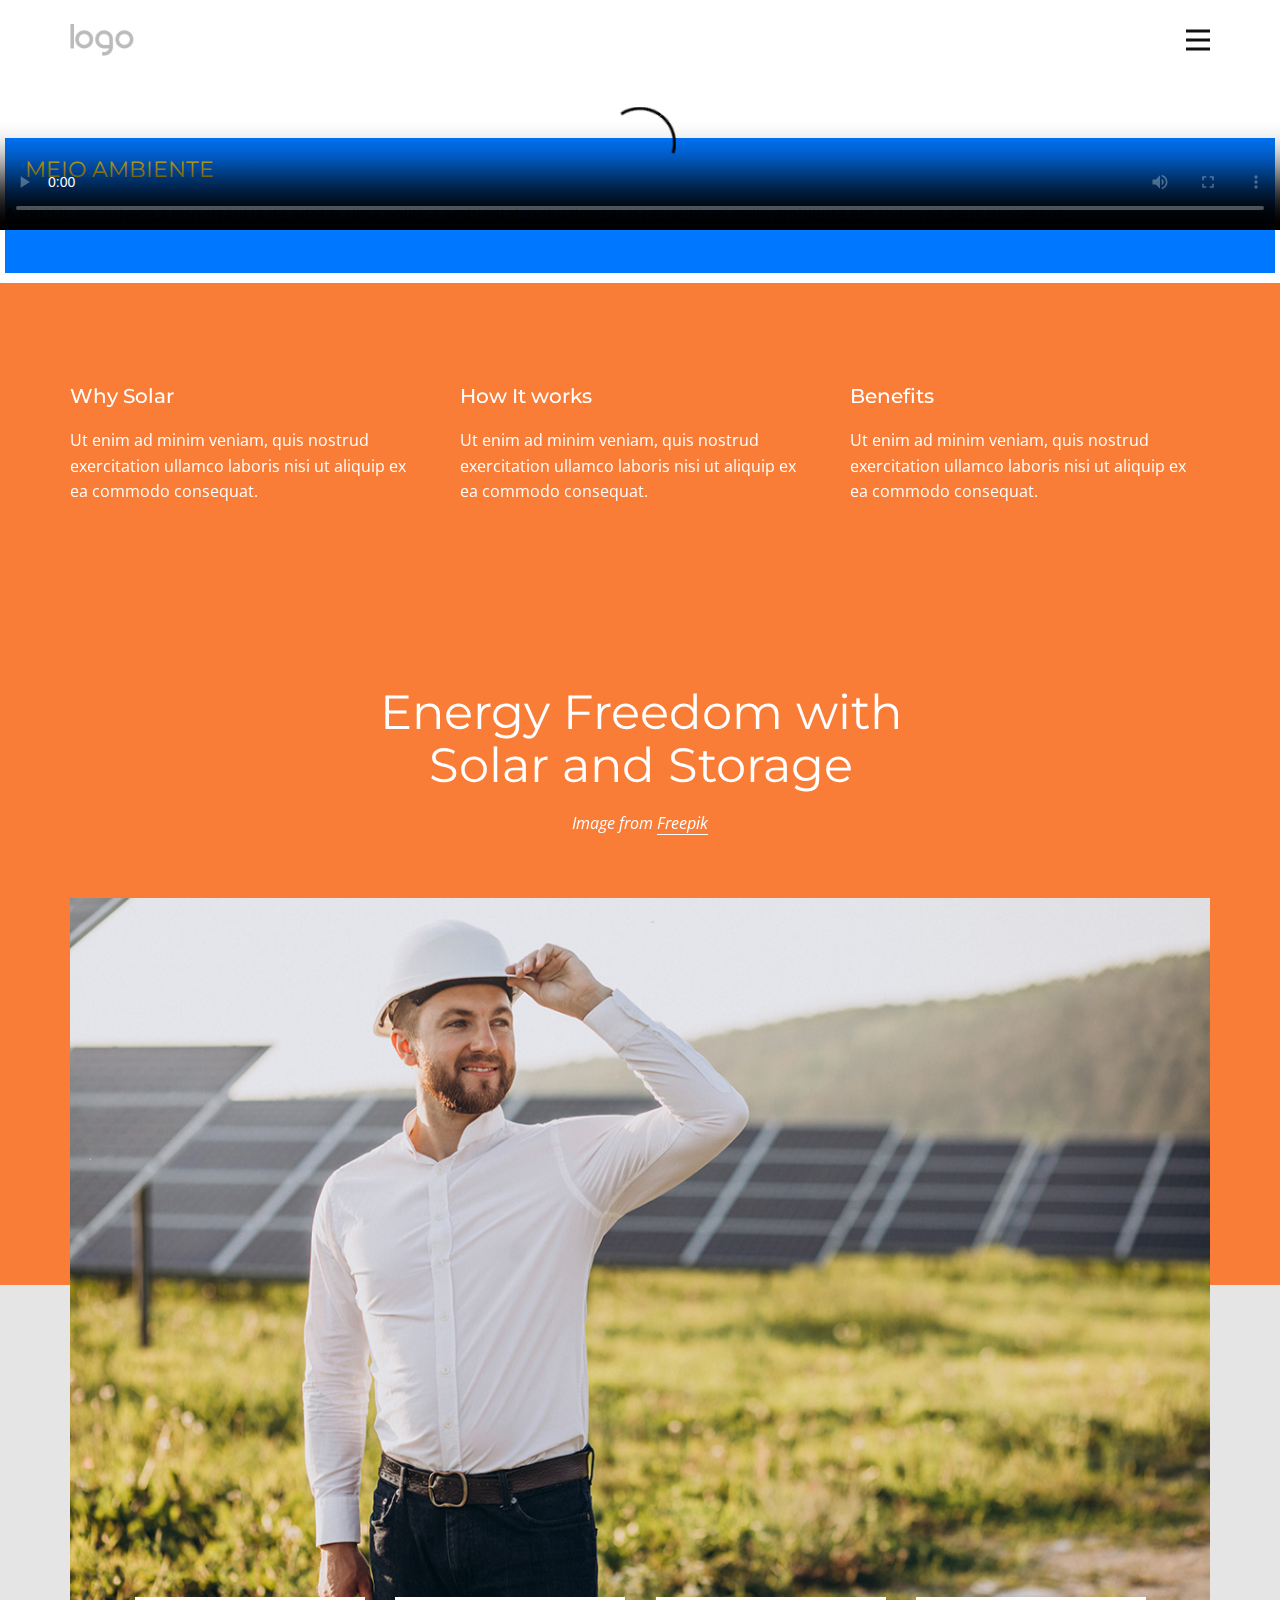
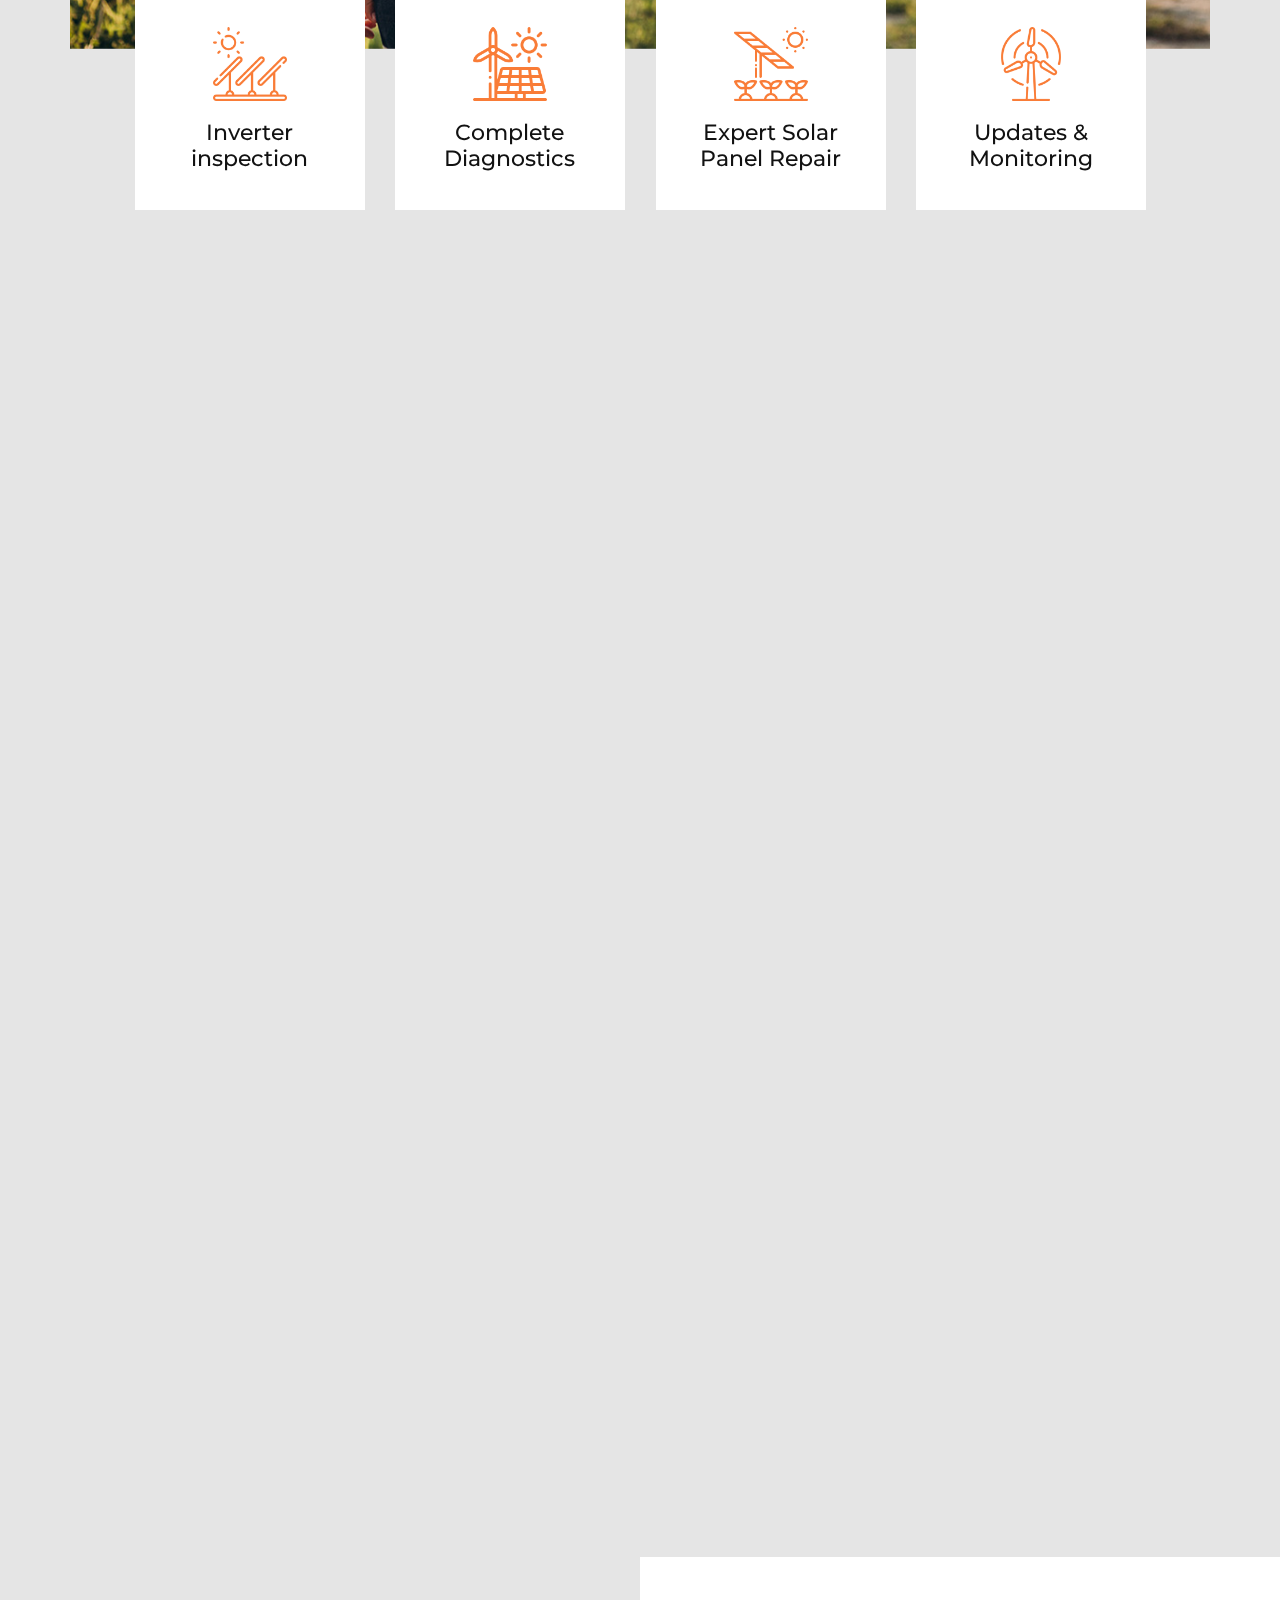
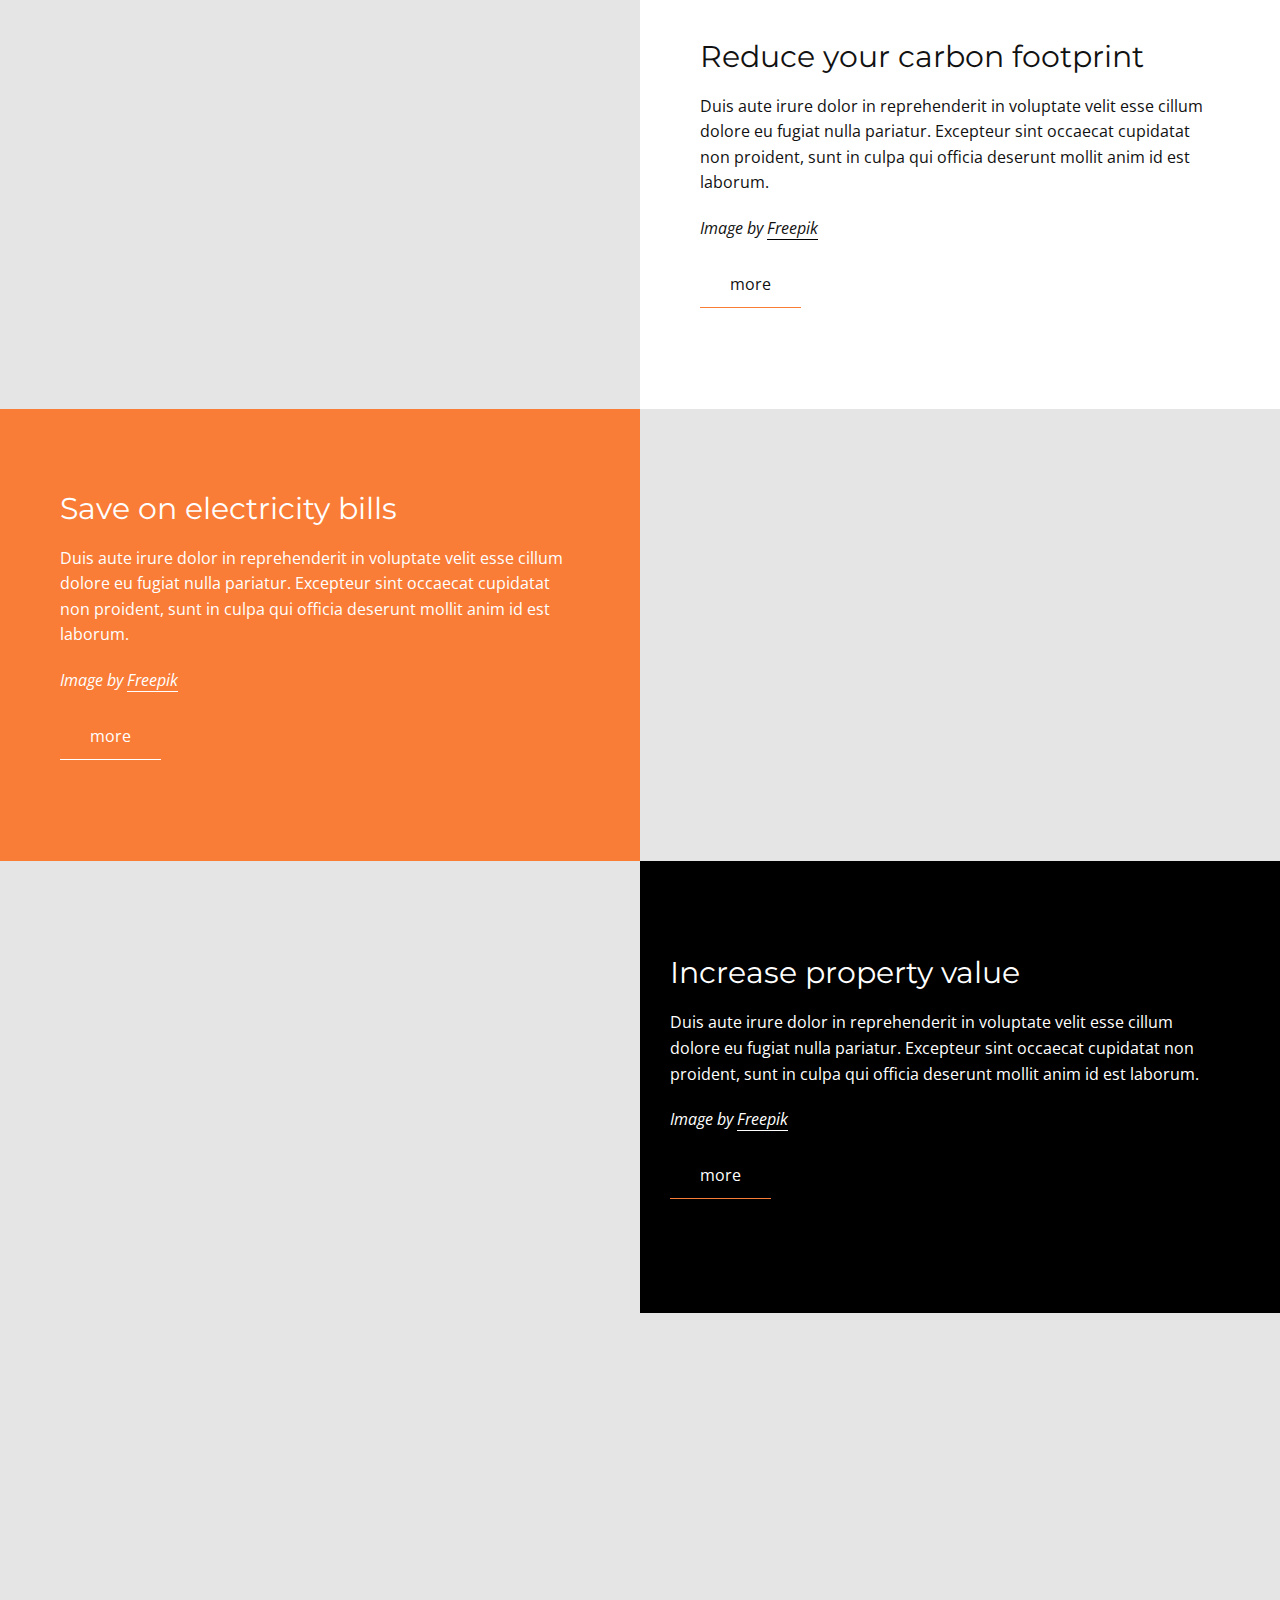
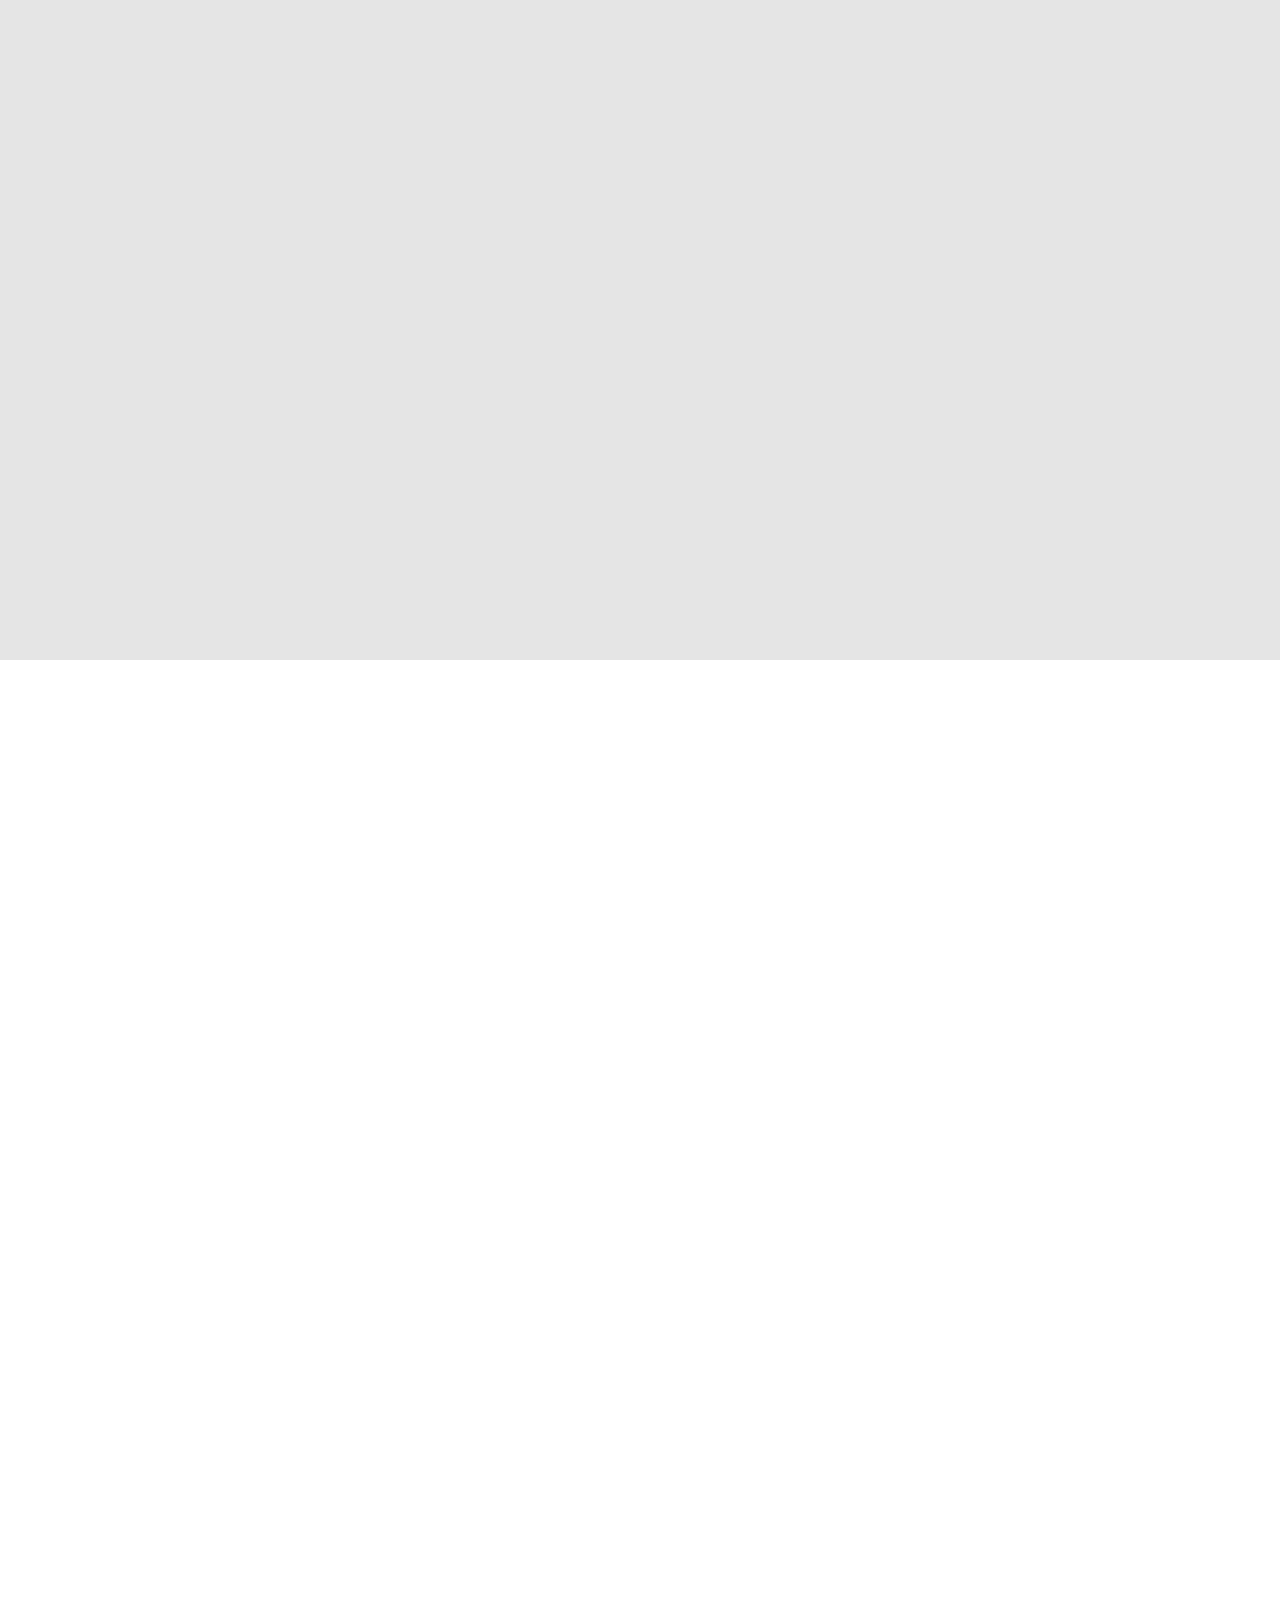
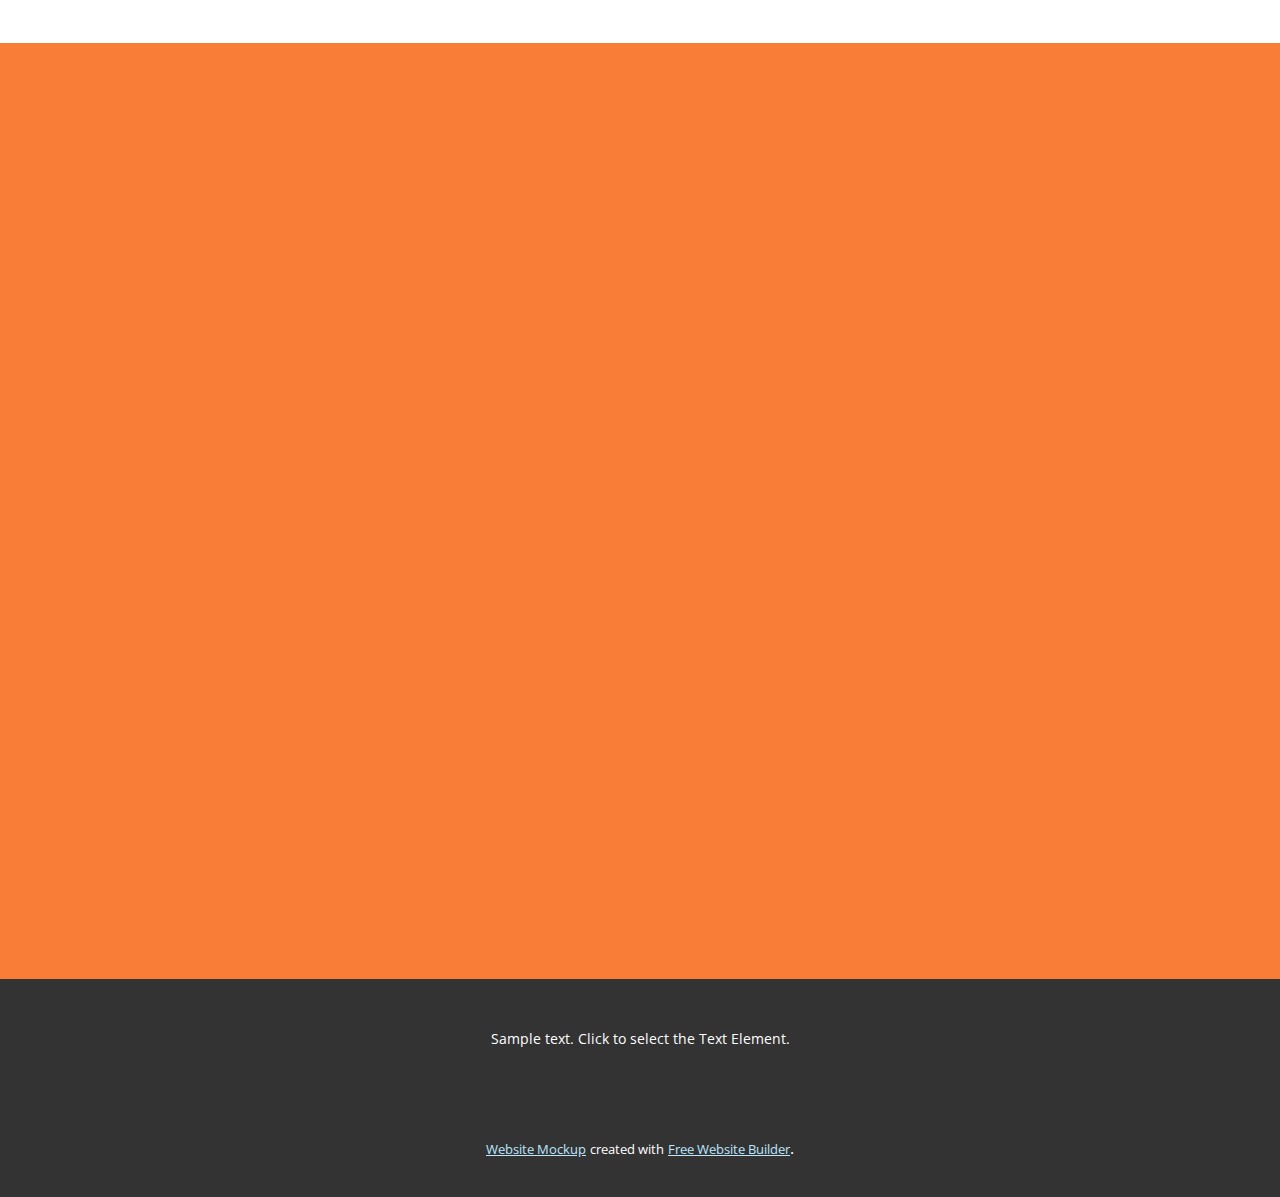
==== commit ea37c08f: "," ====
--- a/index.html
+++ b/index.html
@@ -88,10 +88,22 @@
       </nav>
     </div>
   </header>
-  
-    <a href="https://www.youtube.com/watch?v=m35vcO99CiE"></a>
-      
-    
+  <div>
+    <video src="./video/y2meta.net_profil-industria-de-fios-video-institucional.mp4" controls
+      poster="./images/capa-video.jpg" width="100%">
+    </video>
+    </div><div class="box-missao">
+      <div class="item-missao bg1">
+        <div class="conte">
+          <h2 class="item-missao-titulo">MEIO AMBIENTE</h2>
+          <p class="item-missao-descricao">A PROFIL reconhece a importância de adotar uma política ambiental, por
+            valorizar o respeito ao meio ambiente em todos os seus processos.</p>
+          <div class="item-missao-img"
+            style="background-image: url('http://profil.com.br/wp-content/uploads/2022/06/Profil_1.png')">
+          <img src="./images/img-1.jpg" alt=""></div>
+        </div>
+
+  </div>
   <section class="u-align-center u-clearfix u-container-align-center u-palette-2-base u-section-2" id="carousel_3bb8">
     <div class="u-clearfix u-sheet u-valign-middle u-sheet-1">
       <div class="u-expanded-width u-list u-list-1">
@@ -136,7 +148,8 @@
         <h2 class="u-align-center u-text u-text-body-alt-color u-text-1" data-animation-name="customAnimationIn"
           data-animation-duration="1500"> Energy Freedom with Solar&nbsp;and Storage</h2>
         <p class="u-align-center u-text u-text-body-alt-color u-text-default u-text-2"
-          data-animation-name="customAnimationIn" data-animation-duration="1500" data-animation-delay="500">Image from
+          data-animation-name="customAnimationIn" data-animation-duration="1500" data-animation-delay="500">Image
+          from
           <a href="https://www.freepik.com/photos/electrical-engineer"
             class="u-border-1 u-border-active-palette-2-light-2 u-border-hover-palette-2-light-2 u-border-no-left u-border-no-right u-border-no-top u-border-white u-btn u-button-link u-button-style u-none u-text-body-alt-color u-btn-1"
             target="_blank">Freepik</a>
@@ -229,7 +242,8 @@
                 data-image-width="1380" data-image-height="919" data-animation-name="customAnimationIn"
                 data-animation-duration="1500" data-animation-delay="750">
               <h5 class="u-align-center u-hover-feature u-text u-text-2"> Residential Solutions </h5>
-              <p class="u-align-center u-hover-feature u-text u-text-3"> Save on your electricity bills, reduce your
+              <p class="u-align-center u-hover-feature u-text u-text-3"> Save on your electricity bills, reduce
+                your
                 carbon footprint and increase the value of your home.</p>
               <a href="https://nicepage.best"
                 class="u-align-center u-border-1 u-border-active-black u-border-hover-black u-border-no-left u-border-no-right u-border-no-top u-border-palette-2-base u-bottom-left-radius-0 u-bottom-right-radius-0 u-btn u-button-style u-hover-feature u-none u-radius-0 u-text-active-black u-text-body-color u-text-hover-black u-top-left-radius-0 u-top-right-radius-0 u-btn-1">more</a>
@@ -243,7 +257,8 @@
                 data-image-width="1380" data-image-height="919" data-animation-name="customAnimationIn"
                 data-animation-duration="1500" data-animation-delay="750">
               <h5 class="u-align-center u-hover-feature u-text u-text-4"> Utility-Scale Solutions</h5>
-              <p class="u-align-center u-hover-feature u-text u-text-5">Excepteur sint occaecat cupidatat non proident,
+              <p class="u-align-center u-hover-feature u-text u-text-5">Excepteur sint occaecat cupidatat non
+                proident,
                 sunt in culpa qui officia deserunt</p>
               <a href="https://nicepage.online"
                 class="u-align-center u-border-1 u-border-active-black u-border-hover-black u-border-no-left u-border-no-right u-border-no-top u-border-palette-2-base u-bottom-left-radius-0 u-bottom-right-radius-0 u-btn u-button-style u-hover-feature u-none u-radius-0 u-text-active-black u-text-body-color u-text-hover-black u-top-left-radius-0 u-top-right-radius-0 u-btn-2">more</a>
@@ -257,7 +272,8 @@
                 data-image-width="1380" data-image-height="833" data-animation-name="customAnimationIn"
                 data-animation-duration="1500" data-animation-delay="750">
               <h5 class="u-align-center u-hover-feature u-text u-text-6"> Commercial Solutions</h5>
-              <p class="u-align-center u-hover-feature u-text u-text-7">Excepteur sint occaecat cupidatat non proident,
+              <p class="u-align-center u-hover-feature u-text u-text-7">Excepteur sint occaecat cupidatat non
+                proident,
                 sunt in culpa qui officia deserunt</p>
               <a href="https://nicepage.com/c/medicine-science-html-templates"
                 class="u-align-center u-border-1 u-border-active-black u-border-hover-black u-border-no-left u-border-no-right u-border-no-top u-border-palette-2-base u-bottom-left-radius-0 u-bottom-right-radius-0 u-btn u-button-style u-hover-feature u-none u-radius-0 u-text-active-black u-text-body-color u-text-hover-black u-top-left-radius-0 u-top-right-radius-0 u-btn-3">more</a>
@@ -292,8 +308,10 @@
               <div class="u-container-align-left u-container-style u-layout-cell u-size-30 u-white u-layout-cell-2">
                 <div class="u-container-layout u-valign-middle u-container-layout-2">
                   <h3 class="u-align-left u-text u-text-3"> Reduce your carbon footprint</h3>
-                  <p class="u-align-left u-text u-text-4"> Duis aute irure dolor in reprehenderit in voluptate velit
-                    esse cillum dolore eu fugiat nulla pariatur. Excepteur sint occaecat cupidatat non proident, sunt in
+                  <p class="u-align-left u-text u-text-4"> Duis aute irure dolor in reprehenderit in voluptate
+                    velit
+                    esse cillum dolore eu fugiat nulla pariatur. Excepteur sint occaecat cupidatat non proident,
+                    sunt in
                     culpa qui officia deserunt mollit anim id est laborum.</p>
                   <p class="u-align-left u-text u-text-5">Image by <a href="https://www.freepik.com/"
                       class="u-border-1 u-border-active-grey-60 u-border-black u-border-hover-grey-60 u-border-no-left u-border-no-right u-border-no-top u-btn u-button-link u-button-style u-none u-text-body-color u-btn-1"
@@ -311,8 +329,10 @@
                 class="u-container-align-left u-container-style u-layout-cell u-palette-2-base u-size-30 u-layout-cell-3">
                 <div class="u-container-layout u-valign-middle u-container-layout-3">
                   <h3 class="u-align-left u-text u-text-6"> Save on electricity bills</h3>
-                  <p class="u-align-left u-text u-text-7"> Duis aute irure dolor in reprehenderit in voluptate velit
-                    esse cillum dolore eu fugiat nulla pariatur. Excepteur sint occaecat cupidatat non proident, sunt in
+                  <p class="u-align-left u-text u-text-7"> Duis aute irure dolor in reprehenderit in voluptate
+                    velit
+                    esse cillum dolore eu fugiat nulla pariatur. Excepteur sint occaecat cupidatat non proident,
+                    sunt in
                     culpa qui officia deserunt mollit anim id est laborum.</p>
                   <p class="u-align-left u-text u-text-8">Image by <a href="https://www.freepik.com/"
                       class="u-border-1 u-border-active-palette-2-light-2 u-border-hover-palette-2-light-2 u-border-no-left u-border-no-right u-border-no-top u-border-white u-btn u-button-link u-button-style u-none u-text-body-alt-color u-btn-3"
@@ -339,8 +359,10 @@
               <div class="u-black u-container-align-left u-container-style u-layout-cell u-size-30 u-layout-cell-6">
                 <div class="u-container-layout u-valign-middle u-container-layout-6">
                   <h3 class="u-align-left u-text u-text-9"> Increase property value</h3>
-                  <p class="u-align-left u-text u-text-10"> Duis aute irure dolor in reprehenderit in voluptate velit
-                    esse cillum dolore eu fugiat nulla pariatur. Excepteur sint occaecat cupidatat non proident, sunt in
+                  <p class="u-align-left u-text u-text-10"> Duis aute irure dolor in reprehenderit in voluptate
+                    velit
+                    esse cillum dolore eu fugiat nulla pariatur. Excepteur sint occaecat cupidatat non proident,
+                    sunt in
                     culpa qui officia deserunt mollit anim id est laborum.</p>
                   <p class="u-align-left u-text u-text-11">Image by <a href="https://www.freepik.com/"
                       class="u-border-1 u-border-active-palette-2-light-2 u-border-hover-palette-2-light-2 u-border-no-left u-border-no-right u-border-no-top u-border-white u-btn u-button-link u-button-style u-none u-text-body-alt-color u-btn-5"
@@ -366,7 +388,8 @@
       <h2 class="u-align-center u-text u-text-1" data-animation-name="customAnimationIn" data-animation-duration="1500">
         Why we should be greening our homes with plants</h2>
       <p class="u-align-center u-text u-text-2" data-animation-name="customAnimationIn" data-animation-duration="1500"
-        data-animation-delay="500"> Solar panel module series provides unparalleled value, aesthetics, and reliability
+        data-animation-delay="500"> Solar panel module series provides unparalleled
+        value, aesthetics, and reliability
         for homeowners while offering layout flexibility, several mounting options, and widespread component
         compatibility for installers.</p>
       <div class="u-expanded-width u-list u-list-1">
@@ -451,9 +474,12 @@
               class="u-align-left u-container-style u-layout-cell u-size-20-lg u-size-20-xl u-size-30-md u-size-30-sm u-size-30-xs u-layout-cell-2"
               data-animation-name="customAnimationIn" data-animation-duration="1500" data-animation-delay="250">
               <div class="u-container-layout u-valign-top u-container-layout-2">
-                <p class="u-text u-text-default u-text-2"> Vulputate dignissim suspendisse in est ante in nibh mauris.
-                  Neque aliquam vestibulum morbi blandit cursus risus. Nisi est sit amet facilisis. Volutpat commodo sed
-                  egestas egestas. Id leo in vitae turpis massa sed elementum tempus. Non curabitur gravida arcu ac
+                <p class="u-text u-text-default u-text-2"> Vulputate dignissim suspendisse in est ante in nibh
+                  mauris.
+                  Neque aliquam vestibulum morbi blandit cursus risus. Nisi est sit amet facilisis. Volutpat
+                  commodo sed
+                  egestas egestas. Id leo in vitae turpis massa sed elementum tempus. Non curabitur gravida arcu
+                  ac
                   tortor dignissim convallis aenean.</p>
                 <p class="u-text u-text-default u-text-3">Image by <a href="https://www.freepik.com/photos/eco"
                     class="u-border-1 u-border-active-palette-2-base u-border-black u-border-hover-palette-2-base u-border-no-left u-border-no-right u-border-no-top u-bottom-left-radius-0 u-bottom-right-radius-0 u-btn u-button-link u-button-style u-none u-radius-0 u-text-body-color u-top-left-radius-0 u-top-right-radius-0 u-btn-1"
@@ -482,7 +508,8 @@
       data-animation-delay="500">
       <div class="u-container-layout u-valign-middle u-container-layout-1">
         <h2 class="u-align-center u-text u-text-default u-text-1"> Help change the world</h2>
-        <p class="u-align-center u-text u-text-2"> Help save the environment and make the switch to solar. Find out
+        <p class="u-align-center u-text u-text-2"> Help save the environment and make the switch to solar. Find
+          out
           which Trina Solar products are perfect for your home, business or project.</p>
         <a href="https://nicepage.review"
           class="u-active-palette-3-dark-3 u-align-center u-btn u-btn-round u-button-style u-hover-palette-3-dark-3 u-palette-2-base u-radius-11 u-btn-1"
@@ -524,8 +551,10 @@
                         class="u-active-white u-border-2 u-border-active-white u-border-hover-white u-border-white u-btn u-btn-round u-btn-submit u-button-style u-hover-white u-palette-2-base u-radius-10 u-text-active-palette-2-base u-text-hover-palette-2-base u-btn-1">Submit</a>
                       <input type="submit" value="submit" class="u-form-control-hidden" wfd-id="id416">
                     </div>
-                    <div class="u-form-send-message u-form-send-success"> Thank you! Your message has been sent. </div>
-                    <div class="u-form-send-error u-form-send-message"> Unable to send your message. Please fix errors
+                    <div class="u-form-send-message u-form-send-success"> Thank you! Your message has been sent.
+                    </div>
+                    <div class="u-form-send-error u-form-send-message"> Unable to send your message. Please fix
+                      errors
                       then try again. </div>
                     <input type="hidden" value="" name="recaptchaResponse" wfd-id="id417">
                     <input type="hidden" name="formServices" value="1ea20f40-653b-b5e8-01b1-17a8b6292b65">
@@ -548,9 +577,11 @@
                       aria-labelledby="link-">
                       <div class="u-container-layout u-container-layout-3">
                         <div class="fr-view u-clearfix u-rich-text u-text">
-                          <p>Answer. Lorem ipsum dolor sit amet, consectetur adipiscing elit. Curabitur id suscipit ex.
+                          <p>Answer. Lorem ipsum dolor sit amet, consectetur adipiscing elit. Curabitur id
+                            suscipit ex.
                             Suspendisse rhoncus laoreet purus quis elementum. Phasellus sed efficitur dolor, et
-                            ultricies sapien. Quisque fringilla sit amet dolor commodo efficitur. Aliquam et sem odio.
+                            ultricies sapien. Quisque fringilla sit amet dolor commodo efficitur. Aliquam et sem
+                            odio.
                             In ullamcorper nisi nunc, et molestie ipsum iaculis sit amet.</p>
                         </div>
                       </div>
@@ -566,9 +597,11 @@
                     <div class="u-accordion-pane u-container-style u-accordion-pane-2" aria-labelledby="link-">
                       <div class="u-container-layout u-container-layout-4">
                         <div class="fr-view u-clearfix u-rich-text u-text">
-                          <p>Answer. Lorem ipsum dolor sit amet, consectetur adipiscing elit. Curabitur id suscipit ex.
+                          <p>Answer. Lorem ipsum dolor sit amet, consectetur adipiscing elit. Curabitur id
+                            suscipit ex.
                             Suspendisse rhoncus laoreet purus quis elementum. Phasellus sed efficitur dolor, et
-                            ultricies sapien. Quisque fringilla sit amet dolor commodo efficitur. Aliquam et sem odio.
+                            ultricies sapien. Quisque fringilla sit amet dolor commodo efficitur. Aliquam et sem
+                            odio.
                             In ullamcorper nisi nunc, et molestie ipsum iaculis sit amet.</p>
                         </div>
                       </div>
@@ -584,9 +617,11 @@
                     <div class="u-accordion-pane u-container-style u-accordion-pane-3" aria-labelledby="link-">
                       <div class="u-container-layout u-container-layout-5">
                         <div class="u-clearfix u-rich-text u-text">
-                          <p>Answer. Lorem ipsum dolor sit amet, consectetur adipiscing elit. Curabitur id suscipit ex.
+                          <p>Answer. Lorem ipsum dolor sit amet, consectetur adipiscing elit. Curabitur id
+                            suscipit ex.
                             Suspendisse rhoncus laoreet purus quis elementum. Phasellus sed efficitur dolor, et
-                            ultricies sapien. Quisque fringilla sit amet dolor commodo efficitur. Aliquam et sem odio.
+                            ultricies sapien. Quisque fringilla sit amet dolor commodo efficitur. Aliquam et sem
+                            odio.
                             In ullamcorper nisi nunc, et molestie ipsum iaculis sit amet.</p>
                         </div>
                       </div>
--- a/nicepage.css
+++ b/nicepage.css
@@ -3,6 +3,33 @@
  * License https://froala.com/wysiwyg-editor/terms/
  * Copyright 2014-2021 Froala Labs
  */
+.box-missao{
+  margin-top: -100px;
+  display: table;
+  width: 100%;
+  table-layout: fixed;
+}
+.box-missao .item-missao{
+  display: block;
+  margin-bottom: 10px;
+}
+.box-missao .item-missao .conte{
+  background-color: #07f;
+  margin: 0px 5px;
+  padding: 20px 0px 0px 0px;
+  box-sizing: border-box;
+}
+.box-missao .item-missao .item-missao-titulo {
+  color: #fed91f;
+  font-size: 22px;
+  font-weight: normal;
+  margin-top: 0px;
+  padding: 0px 20px 0px 20px;
+}
+.box-missao .item-missao .item-missao-img {
+  background-position: center bottom;
+  background-size: 100% auto;
+  background-repeat: no-repeat;}
 
 .fr-clearfix::after {
   clear: both;
